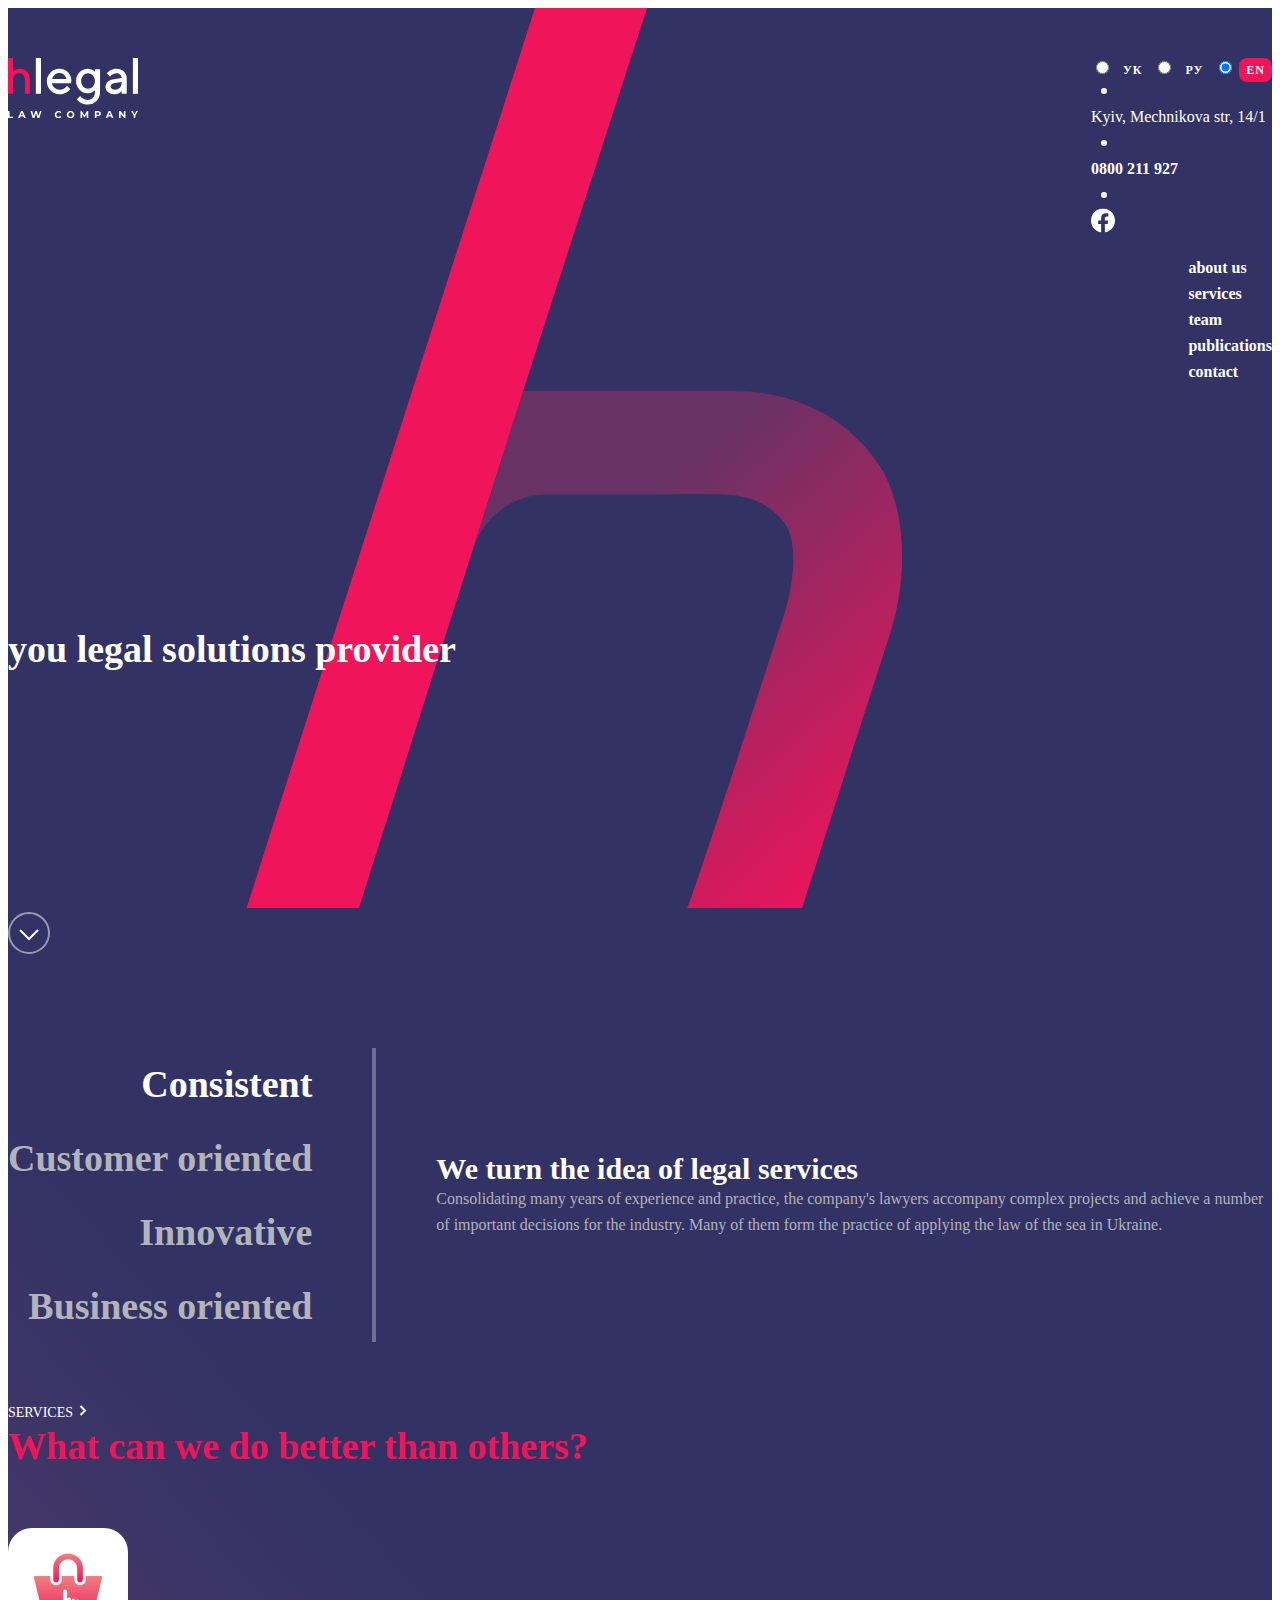
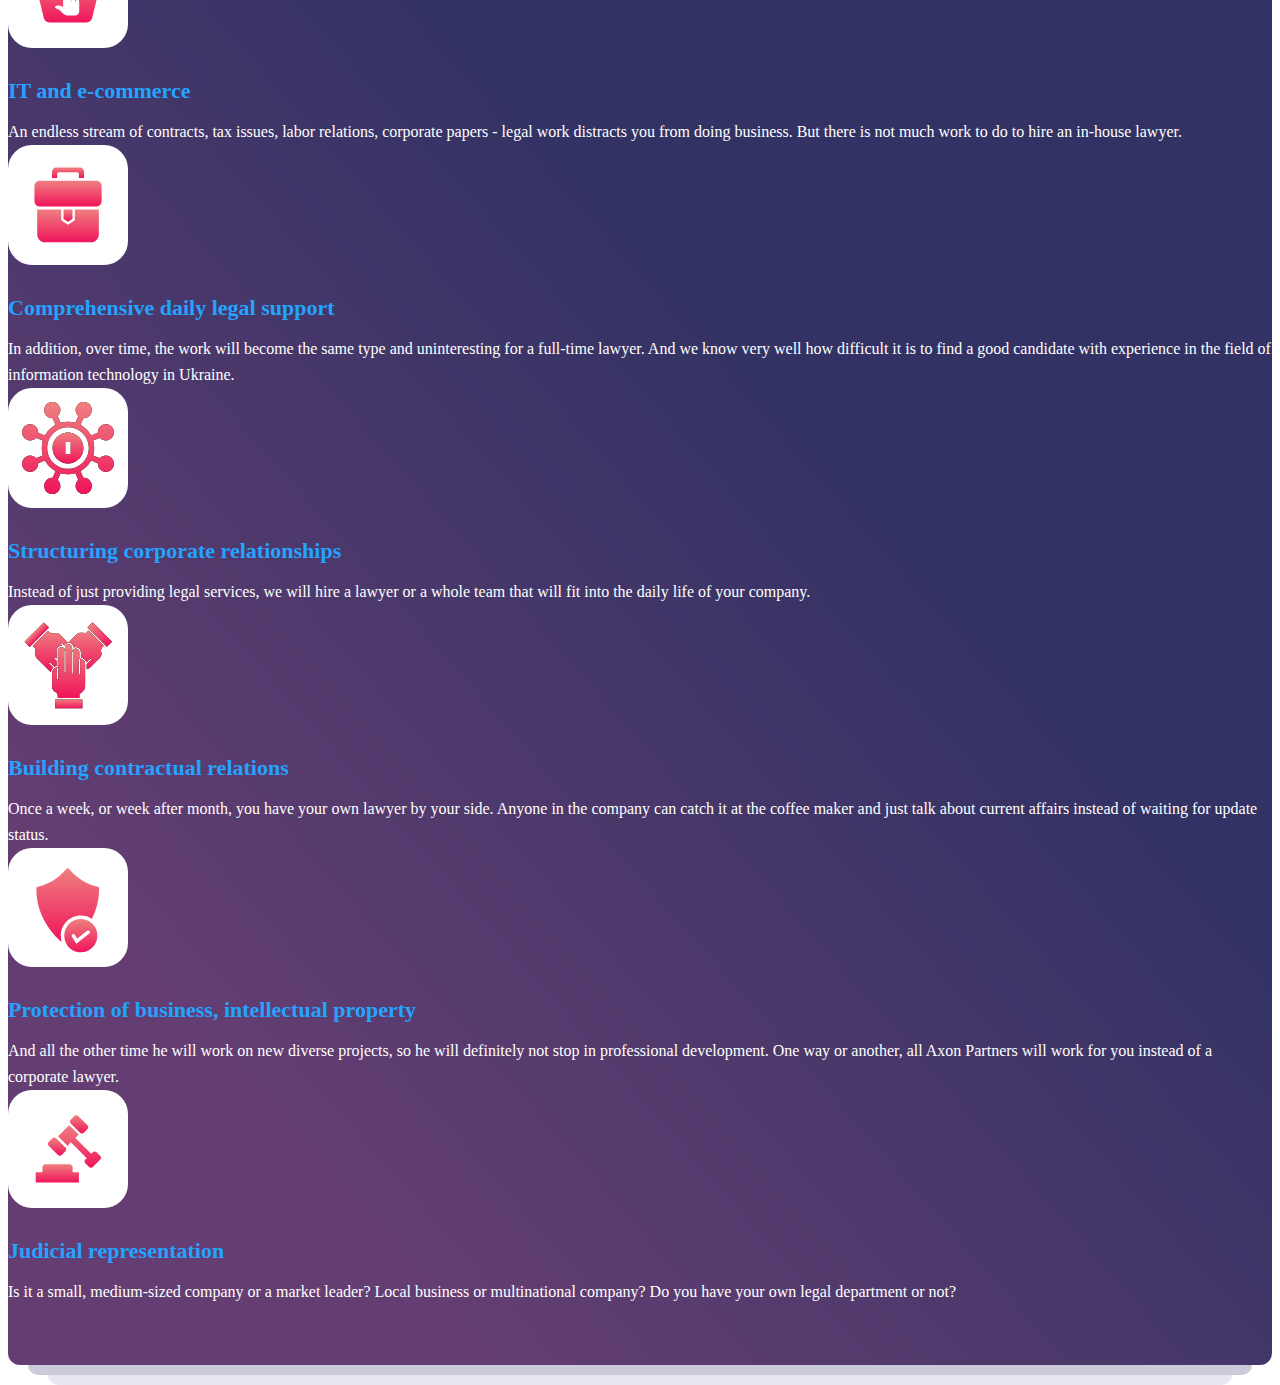
==== index.html @ 0821d586 "second commit" ====
<!DOCTYPE html>
<html lang="en">
<head>
   <meta charset="UTF-8">
   <meta name="viewport" content="width=device-width, initial-scale=1.0">
   <link href="https://cdn.jsdelivr.net/npm/bootstrap@5.3.1/dist/css/bootstrap.min.css" rel="stylesheet" integrity="sha384-4bw+/aepP/YC94hEpVNVgiZdgIC5+VKNBQNGCHeKRQN+PtmoHDEXuppvnDJzQIu9" crossorigin="anonymous">
   <link rel="stylesheet" href="./css/main.css">
   <title>hlegal</title>
</head>
<body>
   <div class="section-gradient">
      <div class="section-gradient__shadow section-gradient__shadow--1"></div>
      <div class="section-gradient__shadow section-gradient__shadow--2"></div>
      <main class="main-wrap">
         <div class="main-wrap__bg">
            <object class="main-wrap__obj" data="./assets/svg/Symbol.svg" type=""></object>
         </div>
         <div class="container">
            <section class="first-section">
               <header class="first-section__header">
                  <div class="header__logo"><img src="./assets/svg/Logo.svg" alt="logo"></div>
                  <nav class="header__nav">
                     <ul class="d-flex gap-3">
                        <li><a class="header__link body2 f-bold" href="">about us</a></li>
                        <li><a class="header__link body2 f-bold" href="">services</a></li>
                        <li><a class="header__link body2 f-bold" href="">team</a></li>
                        <li><a class="header__link body2 f-bold" href="">publications</a></li>
                        <li><a class="header__link body2 f-bold" href="">contact</a></li>
                     </ul>
                  </nav>
                  <div class="header__info d-flex align-items-center">
                     <div class="toggle-lang d-flex">
                        <!-- УК -->
                        <input type="radio" class="btn-check" name="options" id="option1" autocomplete="off">
                        <label class="btn btn-lang body4" for="option1">Ук</label>
                        <!-- РУ -->
                        <input type="radio" class="btn-check" name="options" id="option2" autocomplete="off">
                        <label class="btn btn-lang body4" for="option2">Ру</label>
                        <!-- EN -->
                        <input type="radio" class="btn-check" name="options" id="option3" autocomplete="off" checked>
                        <label class="btn btn-lang body4" for="option3">En</label>
                     </div>
                     <div class="circle"></div>
                     <p class="body2 clr__white">Kyiv, Mechnikova str, 14/1</p>
                     <div class="circle"></div>
                     <a href=”tel:0800211927” class="body2 clr__white f-bold"><b>0800 211 927</b></a>
                     <div class="circle"></div>
                     <a href="https://www.facebook.com/" _target><img src="./assets/svg/Logo_Facebook.svg" alt="logo facebook"></a>
                  </div>
               </header>
               <div class="first-section__title text-center clr__white mb-5"><h1>you legal solutions provider</h1></div>
               <div class="first-section__btn text-center">
                  <a href=""><img src="./assets/svg/Scroll.svg" alt="scroll"></a>
               </div>
            </section>
         </div>
      </main>
      <div class="container">
         <div class="frame-wrap">
            <div class="frame">
               <ul class="frame__left">
                  <li class="frame__btn clr__white"><h1>Consistent</h1></li>
                  <li class="frame__btn clr__text"><h1>Customer oriented</h1></li>
                  <li class="frame__btn clr__text"><h1>Innovative</h1></li>
                  <li class="frame__btn clr__text"><h1>Business oriented</h1></li>
               </ul>
               <div class="frame__right">
                  <h2 class="mb-4 clr__white">We turn the idea of legal services</h2>
                  <p class="body2 clr__text">Consolidating many years of experience and practice, the company's lawyers accompany complex projects and achieve a number of important decisions for the industry. Many of them form the practice of applying the law of the sea in Ukraine.</p>
               </div>
            </div>
         </div>
      </div>
      <div class="container">
         <div class="title d-flex flex-column">
            <a class="title__sub d-flex align-items-center sub__txt body3 clr__white fw-bold">
               Services
               <svg class="sub__icon" xmlns="http://www.w3.org/2000/svg" width="12" height="13" viewBox="0 0 12 13" fill="none">
                  <path d="M3.5 2L8 6.5L3.5 11" stroke="inheret" stroke-width="2"/>
               </svg>
            </a>
            <h1 class="clr__accent">What can we do better than others?</h1>
         </div>
         <div class="container">
            <div class="row plus__wrap">
               <div class="plus col-12 col-md-6 col-lg-4">
                  <img class="plus__img" src="./assets/svg/1.svg" alt="1">
                  <div class="plus__title">
                     <h3 class="clr__regular">IT and e-commerce</h3>
                     <p class="body2 clr__white">An endless stream of contracts, tax issues, labor relations, corporate papers - legal work distracts you from doing business. But there is not much work to do to hire an in-house lawyer.</p>
                  </div>
               </div>
               <div class="plus col-12 col-md-6 col-lg-4">
                  <img class="plus__img" src="./assets/svg/2.svg" alt="2">
                  <div class="plus__title">
                     <h3 class="clr__regular">Comprehensive daily legal support</h3>
                     <p class="body2 clr__white">In addition, over time, the work will become the same type and uninteresting for a full-time lawyer. And we know very well how difficult it is to find a good candidate with experience in the field of information technology in Ukraine.</p>
                  </div>
               </div>
               <div class="plus col-12 col-md-6 col-lg-4">
                  <img class="plus__img" src="./assets/svg/3.svg" alt="3">
                  <div class="plus__title">
                     <h3 class="clr__regular">Structuring corporate relationships</h3>
                     <p class="body2 clr__white">Instead of just providing legal services, we will hire a lawyer or a whole team that will fit into the daily life of your company.</p>
                  </div>
               </div>
               <div class="plus col-12 col-md-6 col-lg-4">
                  <img class="plus__img" src="./assets/svg/4.svg" alt="4">
                  <div class="plus__title">
                     <h3 class="clr__regular">Building contractual relations</h3>
                     <p class="body2 clr__white">Once a week, or week after month, you have your own lawyer by your side. Anyone in the company can catch it at the coffee maker and just talk about current affairs instead of waiting for update status.</p>
                  </div>
               </div>
               <div class="plus col-12 col-md-6 col-lg-4">
                  <img class="plus__img" src="./assets/svg/5.svg" alt="5">
                  <div class="plus__title">
                     <h3 class="clr__regular">Protection of business, intellectual property</h3>
                     <p class="body2 clr__white">And all the other time he will work on new diverse projects, so he will definitely not stop in professional development. One way or another, all Axon Partners will work for you instead of a corporate lawyer.</p>
                  </div>
               </div>
               <div class="plus col-12 col-md-6 col-lg-4">
                  <img class="plus__img" src="./assets/svg/6.svg" alt="6">
                  <div class="plus__title">
                     <h3 class="clr__regular">Judicial representation</h3>
                     <p class="body2 clr__white">Is it a small, medium-sized company or a market leader? Local business or multinational company? Do you have your own legal department or not?</p>
                  </div>
               </div>
            </div>
         </div>
      </div>
   </div>
   <script src="https://cdn.jsdelivr.net/npm/bootstrap@5.3.1/dist/js/bootstrap.bundle.min.js" integrity="sha384-HwwvtgBNo3bZJJLYd8oVXjrBZt8cqVSpeBNS5n7C8IVInixGAoxmnlMuBnhbgrkm" crossorigin="anonymous"></script>
</body>
</html>
---- css/main.css ----
h1, h2, h3, h4, h5, h6, p {
  padding: 0;
  margin: 0;
}

ul, ol {
  list-style: none;
  padding: 0;
  margin: 0;
}

a {
  text-decoration: none;
}

@media (min-width: 1400px) {
  .container, .container-lg, .container-md, .container-sm, .container-xl, .container-xxl {
    max-width: 1600px;
  }
}
.title {
  gap: 10px;
  padding-bottom: 60px;
}
.title__sub {
  cursor: pointer;
  text-transform: uppercase;
  gap: 2px;
  stroke: white;
}
.title__sub:hover {
  color: #F0145A;
  stroke: #F0145A;
}

.plus {
  display: flex;
  flex-direction: column;
  gap: 1.875rem;
}
.plus__wrap {
  row-gap: 1.875rem;
  padding-bottom: 60px;
}
.plus__img {
  padding: 0.875rem;
  background-color: #FFFFFF;
  border-radius: 1.5rem;
  max-width: 5.75rem;
  width: 100%;
}
.plus__title {
  display: flex;
  flex-direction: column;
  gap: 0.9375rem;
}

@font-face {
  font-family: "Montserrat";
  src: url("../assets/fonts/Montserrat-Regular.woff") format("woff"), url("../assets/fonts/Montserrat-Regular.woff2") format("woff2");
  font-weight: 400;
}
@font-face {
  font-family: "Montserrat";
  src: url("../assets/fonts/Montserrat-Bold.woff") format("woff"), url("../assets/fonts/Montserrat-Bold.woff2") format("woff2");
  font-weight: 700;
}
h1, h2, h3, h4 {
  font-weight: 700;
  font-style: normal;
  line-height: normal;
}

h1 {
  font-size: 2.375rem;
}

h2 {
  font-size: 1.875rem;
}

h3 {
  font-size: 1.375rem;
}

h4 {
  font-size: 1rem;
}

.body1, .body2, .body3 .body4 {
  font-weight: 400;
  font-style: normal;
}

.body1 {
  font-size: 1.1875rem;
  line-height: 1.875rem; /* 157.895% */
}

.body2 {
  font-size: 1rem;
  line-height: 1.625rem; /* 162.5% */
}

.body3 {
  font-size: 0.875rem;
  line-height: 1.375rem; /* 157.143% */
}

.body4 {
  font-size: 0.75rem;
  font-weight: 700;
  letter-spacing: 0.0625rem;
  text-transform: uppercase;
}

.f-bold {
  font-weight: 700;
}

.clr__bg {
  color: #F5F5FA;
}
.clr__bg-alt {
  color: #EDEDF7;
}
.clr__bg-sep {
  color: #E6E6F0;
}
.clr__text {
  color: #B3B3BA;
}
.clr__black {
  color: #000000;
}
.clr__white {
  color: #FFFFFF;
}
.clr__active {
  color: #006CCF;
}
.clr__regular {
  color: #24A3FF;
}
.clr__hover {
  color: #0085FF;
}
.clr__accent {
  color: #F0145A;
}

.frame-wrap {
  max-width: 1347px;
  margin: 0 auto;
}

.frame {
  padding: 60px 0 60px 0;
  justify-content: center;
  display: flex;
  align-items: center;
}
@media screen and (min-width: 0px) and (max-width: 1024px) {
  .frame {
    flex-direction: column;
  }
}
.frame__left {
  padding: 14px 60px 14px 0;
  display: flex;
  gap: 30px;
  flex-direction: column;
  border-right: 4px solid rgba(255, 255, 255, 0.3);
  white-space: nowrap;
  text-align: end;
}
@media screen and (min-width: 0px) and (max-width: 1024px) {
  .frame__left {
    border-right: none;
    flex-direction: row;
    width: 100%;
    margin-bottom: 60px;
    overflow-x: auto;
  }
}
.frame__right {
  margin-left: 60px;
}
@media screen and (min-width: 0px) and (max-width: 1024px) {
  .frame__right {
    border-top: 4px solid rgba(255, 255, 255, 0.3);
    margin-left: 0;
    padding-top: 60px;
  }
}
.frame__btn {
  cursor: pointer;
}
.frame__btn:hover {
  transition: color 0.3s ease;
  color: #F0145A;
}

.first-section__header {
  display: grid;
  gap: 1.125rem;
  grid-template-areas: "logo info" "logo nav";
  justify-content: space-between;
}
@media screen and (max-width: 768px) {
  .first-section__header {
    gap: 1.875rem;
    grid-template-columns: 1fr;
    grid-template-areas: "info" "logo" "nav";
  }
}

.header__logo {
  grid-area: logo;
}
.header__nav, .header__info {
  justify-self: end;
}
@media screen and (max-width: 768px) {
  .header__nav, .header__info {
    justify-self: start;
  }
}
.header__nav {
  grid-area: nav;
}
.header__info {
  grid-area: info;
}
.header__link {
  color: #FFFFFF;
  transition: color 0.3s ease;
}
.header__link:hover {
  color: #F0145A;
}

.btn-lang {
  padding: 0.3125rem 0.4375rem;
  border-radius: 0.5rem;
  color: #FFFFFF;
}
.btn-lang:checked {
  color: #FFFFFF;
}

.btn-check:checked + .btn, .btn.active, .btn.show, .btn:first-child:active, :not(.btn-check) + .btn:active {
  color: #FFFFFF;
  background-color: #F0145A;
  border-color: transparent;
}

.btn-check + .btn:hover {
  color: #F0145A;
  background-color: #FFFFFF;
  border-color: var(--bs-btn-border-color);
}

.circle {
  width: 0.375rem;
  height: 0.375rem;
  background-color: #FFFFFF;
  border-radius: 50%;
  margin: 10px;
}

:root {
  --bs-font-sans-serif: "Montserrat", "Serif";
}

.section-gradient {
  background: linear-gradient(228.57deg, #323264 11.93%, #323264 57.17%, #643e72 87.46%);
  min-height: 100vh;
  border-radius: 0 0 0.75rem 0.75rem;
  margin-bottom: 1.25rem;
  position: relative;
}
.section-gradient__shadow {
  position: absolute;
  height: 0.625rem;
  border-radius: 0 0 0.75rem 0.75rem;
}
.section-gradient__shadow--1 {
  bottom: -0.625rem;
  width: calc(100% - 2.5rem);
  background: #CACADB;
  left: 1.25rem;
}
.section-gradient__shadow--2 {
  bottom: -1.25rem;
  width: calc(100% - 5rem);
  background: #E7E7F2;
  left: 2.5rem;
}

.main-wrap {
  position: relative;
  min-height: 100vh;
}
.main-wrap__bg {
  position: absolute;
  width: 100%;
  min-height: 100vh;
  display: flex;
  justify-content: center;
  align-items: center;
  overflow-x: hidden;
}
.main-wrap__obj {
  position: absolute;
  height: 100%;
}

.first-section {
  padding: 50px 0 30px 0;
  min-height: 100vh;
  position: relative;
  z-index: 100;
  display: flex;
  flex-direction: column;
  justify-content: space-between;
}
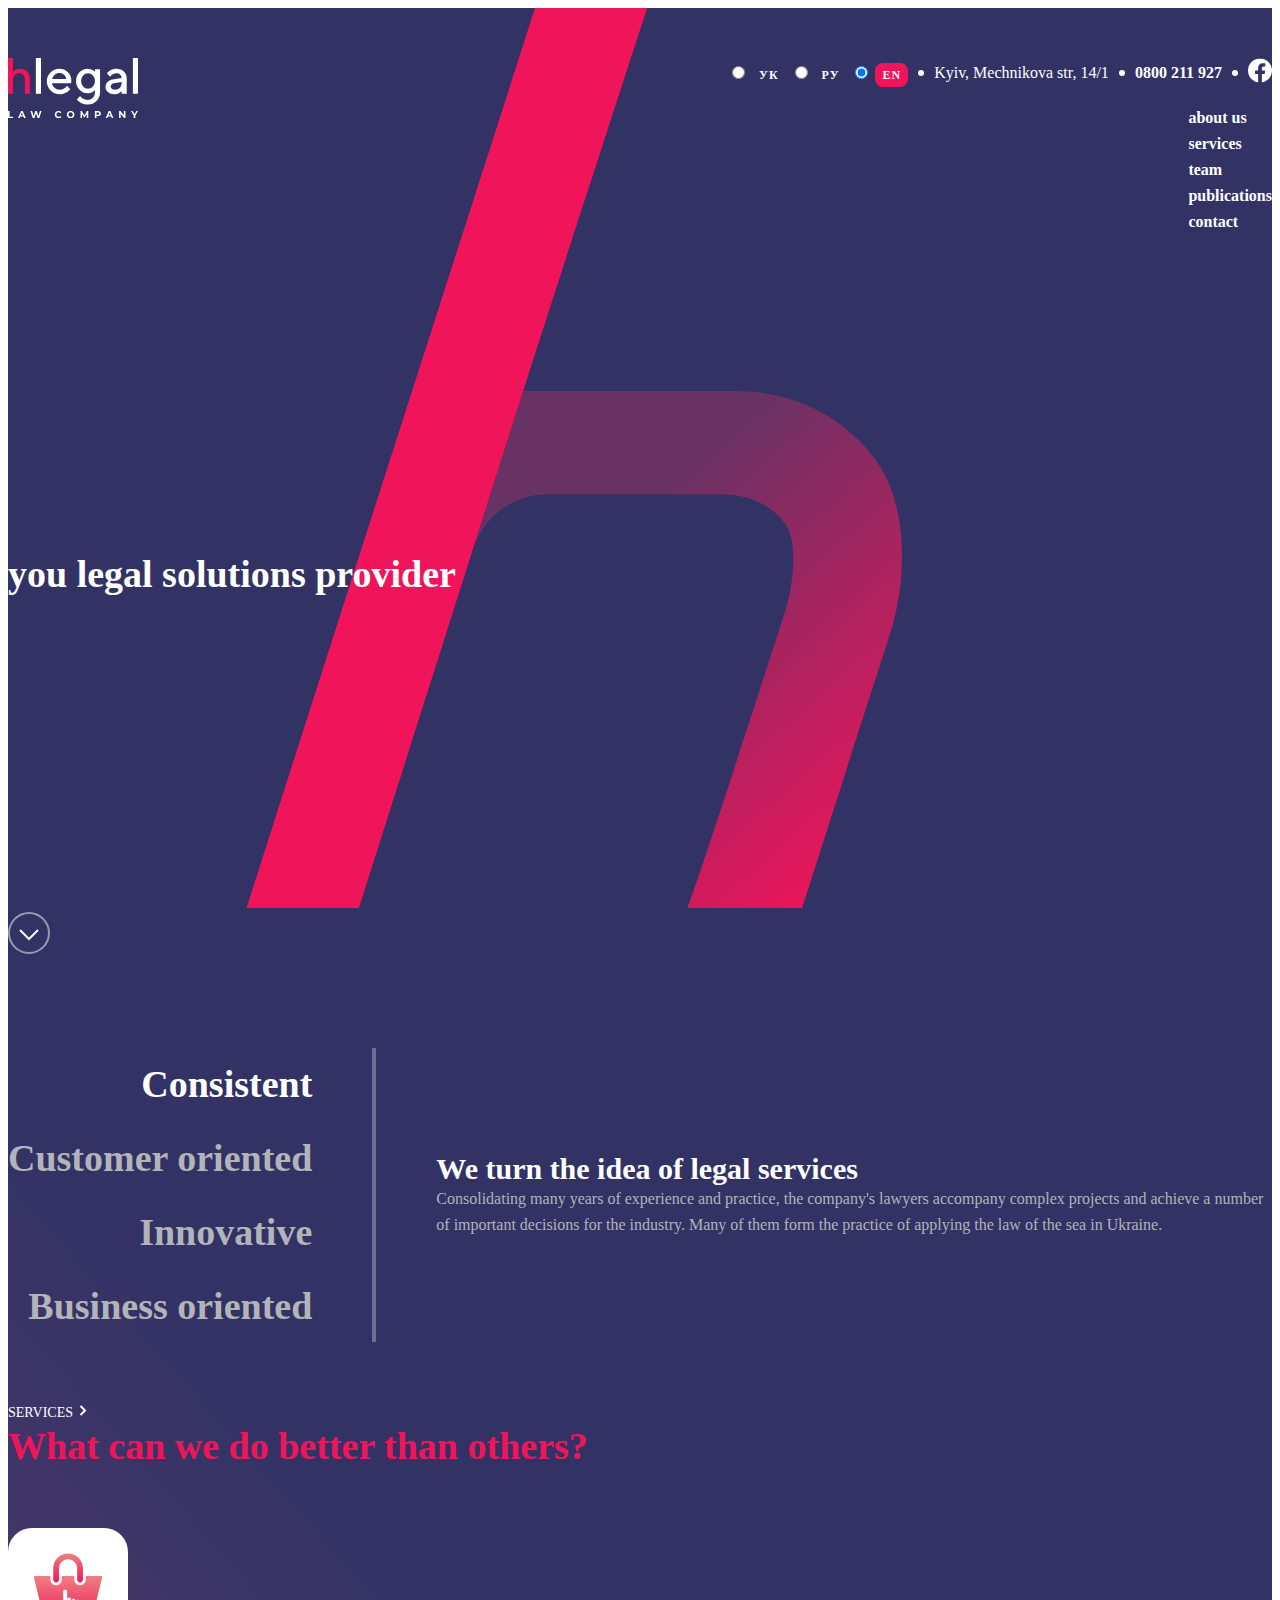
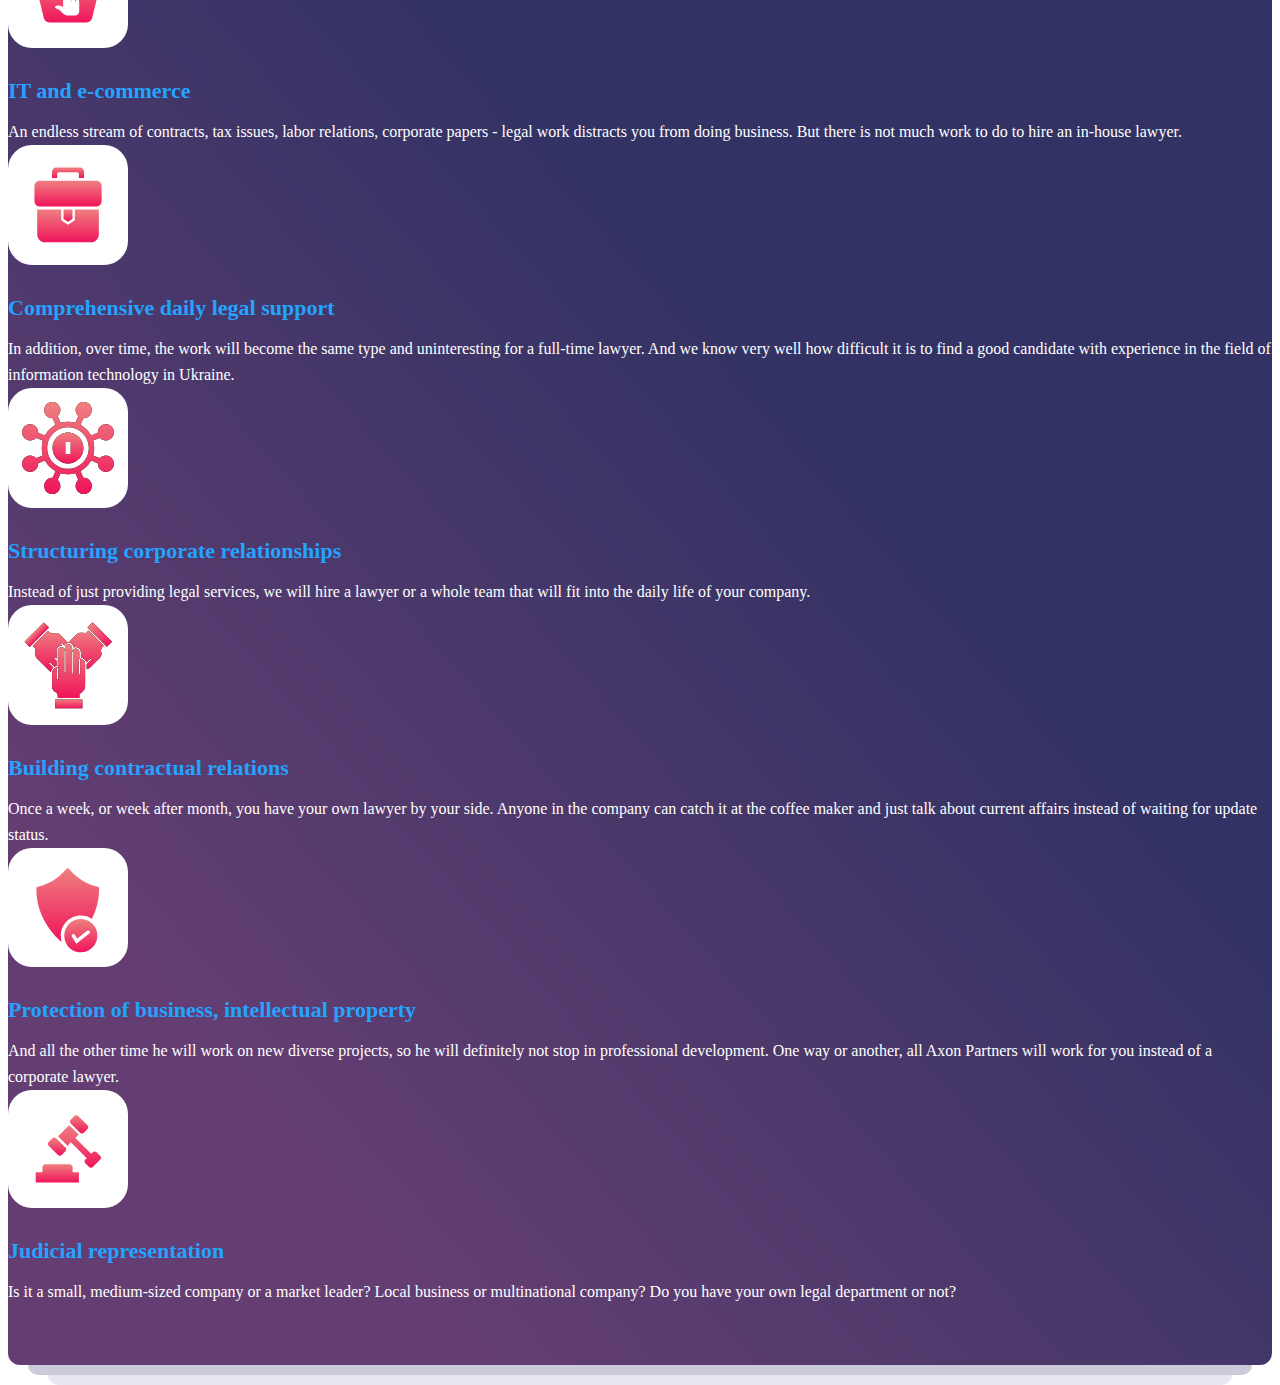
==== commit 03ccab64: "thrid commit" ====
--- a/index.html
+++ b/index.html
@@ -20,7 +20,7 @@
                <header class="first-section__header">
                   <div class="header__logo"><img src="./assets/svg/Logo.svg" alt="logo"></div>
                   <nav class="header__nav">
-                     <ul class="d-flex gap-3">
+                     <ul class="header__list d-flex gap-3">
                         <li><a class="header__link body2 f-bold" href="">about us</a></li>
                         <li><a class="header__link body2 f-bold" href="">services</a></li>
                         <li><a class="header__link body2 f-bold" href="">team</a></li>
@@ -28,7 +28,7 @@
                         <li><a class="header__link body2 f-bold" href="">contact</a></li>
                      </ul>
                   </nav>
-                  <div class="header__info d-flex align-items-center">
+                  <div class="header__info">
                      <div class="toggle-lang d-flex">
                         <!-- УК -->
                         <input type="radio" class="btn-check" name="options" id="option1" autocomplete="off">
@@ -41,11 +41,11 @@
                         <label class="btn btn-lang body4" for="option3">En</label>
                      </div>
                      <div class="circle"></div>
-                     <p class="body2 clr__white">Kyiv, Mechnikova str, 14/1</p>
+                     <p class="nav__off body2 clr__white">Kyiv, Mechnikova str, 14/1</p>
                      <div class="circle"></div>
                      <a href=”tel:0800211927” class="body2 clr__white f-bold"><b>0800 211 927</b></a>
                      <div class="circle"></div>
-                     <a href="https://www.facebook.com/" _target><img src="./assets/svg/Logo_Facebook.svg" alt="logo facebook"></a>
+                     <a class="nav__off" href="https://www.facebook.com/" _target><img src="./assets/svg/Logo_Facebook.svg" alt="logo facebook"></a>
                   </div>
                </header>
                <div class="first-section__title text-center clr__white mb-5"><h1>you legal solutions provider</h1></div>
@@ -56,32 +56,32 @@
          </div>
       </main>
       <div class="container">
-         <div class="frame-wrap">
-            <div class="frame">
-               <ul class="frame__left">
-                  <li class="frame__btn clr__white"><h1>Consistent</h1></li>
-                  <li class="frame__btn clr__text"><h1>Customer oriented</h1></li>
-                  <li class="frame__btn clr__text"><h1>Innovative</h1></li>
-                  <li class="frame__btn clr__text"><h1>Business oriented</h1></li>
-               </ul>
-               <div class="frame__right">
-                  <h2 class="mb-4 clr__white">We turn the idea of legal services</h2>
-                  <p class="body2 clr__text">Consolidating many years of experience and practice, the company's lawyers accompany complex projects and achieve a number of important decisions for the industry. Many of them form the practice of applying the law of the sea in Ukraine.</p>
+         <div class="frame__wrap">
+            <div class="frame-wrap">
+               <div class="frame">
+                  <ul class="frame__left">
+                     <li class="frame__btn clr__white"><h1>Consistent</h1></li>
+                     <li class="frame__btn clr__text"><h1>Customer oriented</h1></li>
+                     <li class="frame__btn clr__text"><h1>Innovative</h1></li>
+                     <li class="frame__btn clr__text"><h1>Business oriented</h1></li>
+                  </ul>
+                  <div class="frame__right">
+                     <h2 class="mb-4 clr__white">We turn the idea of legal services</h2>
+                     <p class="body2 clr__text">Consolidating many years of experience and practice, the company's lawyers accompany complex projects and achieve a number of important decisions for the industry. Many of them form the practice of applying the law of the sea in Ukraine.</p>
+                  </div>
                </div>
             </div>
-         </div>
-      </div>
-      <div class="container">
-         <div class="title d-flex flex-column">
-            <a class="title__sub d-flex align-items-center sub__txt body3 clr__white fw-bold">
-               Services
-               <svg class="sub__icon" xmlns="http://www.w3.org/2000/svg" width="12" height="13" viewBox="0 0 12 13" fill="none">
-                  <path d="M3.5 2L8 6.5L3.5 11" stroke="inheret" stroke-width="2"/>
-               </svg>
-            </a>
-            <h1 class="clr__accent">What can we do better than others?</h1>
-         </div>
-         <div class="container">
+         <!-- !second -->
+            <div class="title d-flex flex-column">
+               <a class="title__sub d-flex align-items-center sub__txt body3 clr__white fw-bold">
+                  Services
+                  <svg class="sub__icon" xmlns="http://www.w3.org/2000/svg" width="12" height="13" viewBox="0 0 12 13" fill="none">
+                     <path d="M3.5 2L8 6.5L3.5 11" stroke="inheret" stroke-width="2"/>
+                  </svg>
+               </a>
+               <h1 class="clr__accent">What can we do better than others?</h1>
+            </div>
+         <!-- !thrid -->
             <div class="row plus__wrap">
                <div class="plus col-12 col-md-6 col-lg-4">
                   <img class="plus__img" src="./assets/svg/1.svg" alt="1">
--- a/css/main.css
+++ b/css/main.css
@@ -20,7 +20,7 @@
 }
 .title {
   gap: 10px;
-  padding-bottom: 60px;
+  margin-bottom: 3.75rem;
 }
 .title__sub {
   cursor: pointer;
@@ -31,6 +31,7 @@
 .title__sub:hover {
   color: #F0145A;
   stroke: #F0145A;
+  transition: stroke, color 0.3s ease;
 }
 
 .plus {
@@ -40,7 +41,6 @@
 }
 .plus__wrap {
   row-gap: 1.875rem;
-  padding-bottom: 60px;
 }
 .plus__img {
   padding: 0.875rem;
@@ -152,10 +152,10 @@
 .frame-wrap {
   max-width: 1347px;
   margin: 0 auto;
+  margin-bottom: 3.75rem;
 }
 
 .frame {
-  padding: 60px 0 60px 0;
   justify-content: center;
   display: flex;
   align-items: center;
@@ -200,6 +200,9 @@
   transition: color 0.3s ease;
   color: #F0145A;
 }
+.frame__wrap {
+  padding: 3.75rem 0 3.75rem 0;
+}
 
 .first-section__header {
   display: grid;
@@ -214,6 +217,13 @@
     grid-template-areas: "info" "logo" "nav";
   }
 }
+@media screen and (max-width: 400px) {
+  .first-section__header {
+    gap: 0.9375rem;
+    grid-template-columns: 1fr;
+    grid-template-areas: "info info" "logo nav";
+  }
+}
 
 .header__logo {
   grid-area: logo;
@@ -229,8 +239,25 @@
 .header__nav {
   grid-area: nav;
 }
+@media screen and (max-width: 400px) {
+  .header__nav {
+    display: none;
+  }
+}
 .header__info {
   grid-area: info;
+  display: flex;
+  align-items: center;
+}
+@media screen and (max-width: 400px) {
+  .header__info {
+    width: 100%;
+    justify-content: space-between;
+    gap: 0.625rem;
+    flex-wrap: wrap;
+    padding: 0.625rem 0;
+    background: rgba(245, 245, 250, 0.2);
+  }
 }
 .header__link {
   color: #FFFFFF;
@@ -268,6 +295,17 @@
   border-radius: 50%;
   margin: 10px;
 }
+@media screen and (max-width: 400px) {
+  .circle {
+    display: none;
+  }
+}
+
+@media screen and (max-width: 400px) {
+  .nav__off {
+    display: none;
+  }
+}
 
 :root {
   --bs-font-sans-serif: "Montserrat", "Serif";
@@ -324,4 +362,9 @@
   display: flex;
   flex-direction: column;
   justify-content: space-between;
+}
+@media screen and (max-width: 400px) {
+  .first-section {
+    padding: 0 0 30px 0;
+  }
 }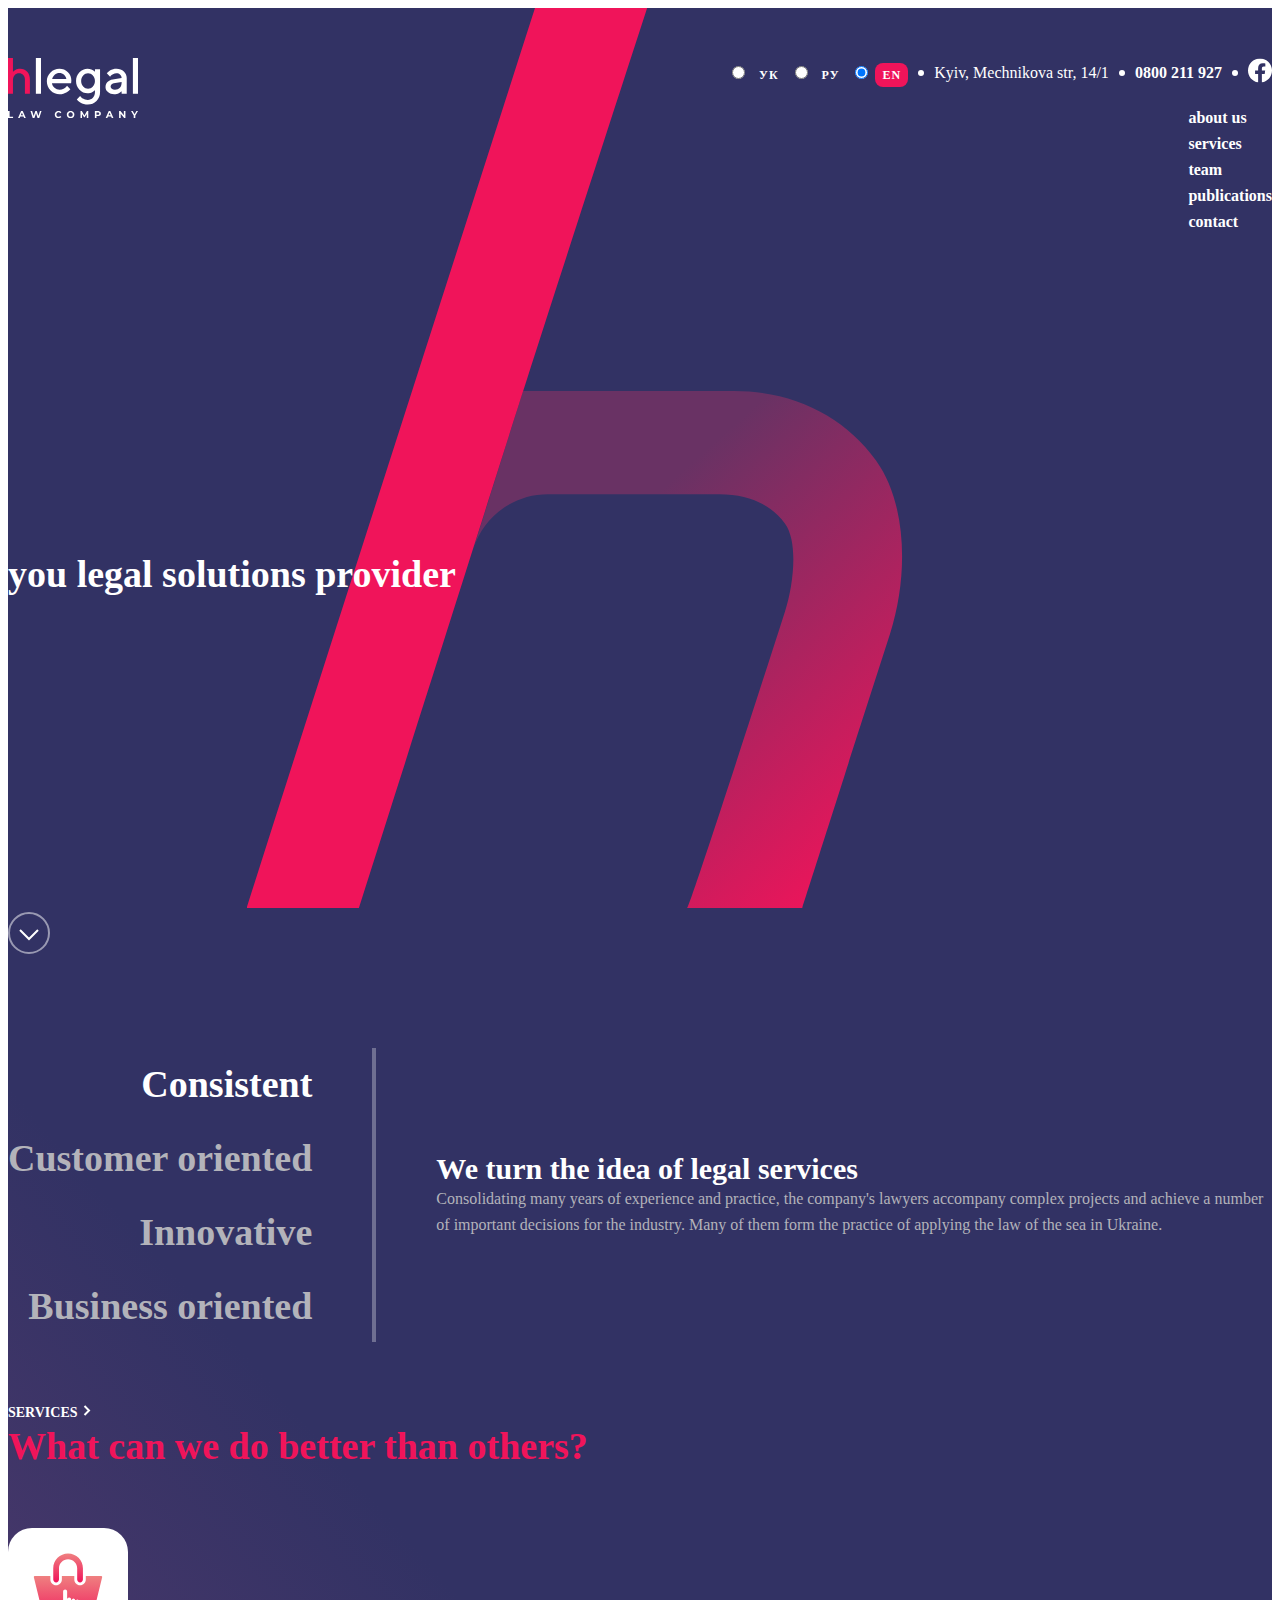
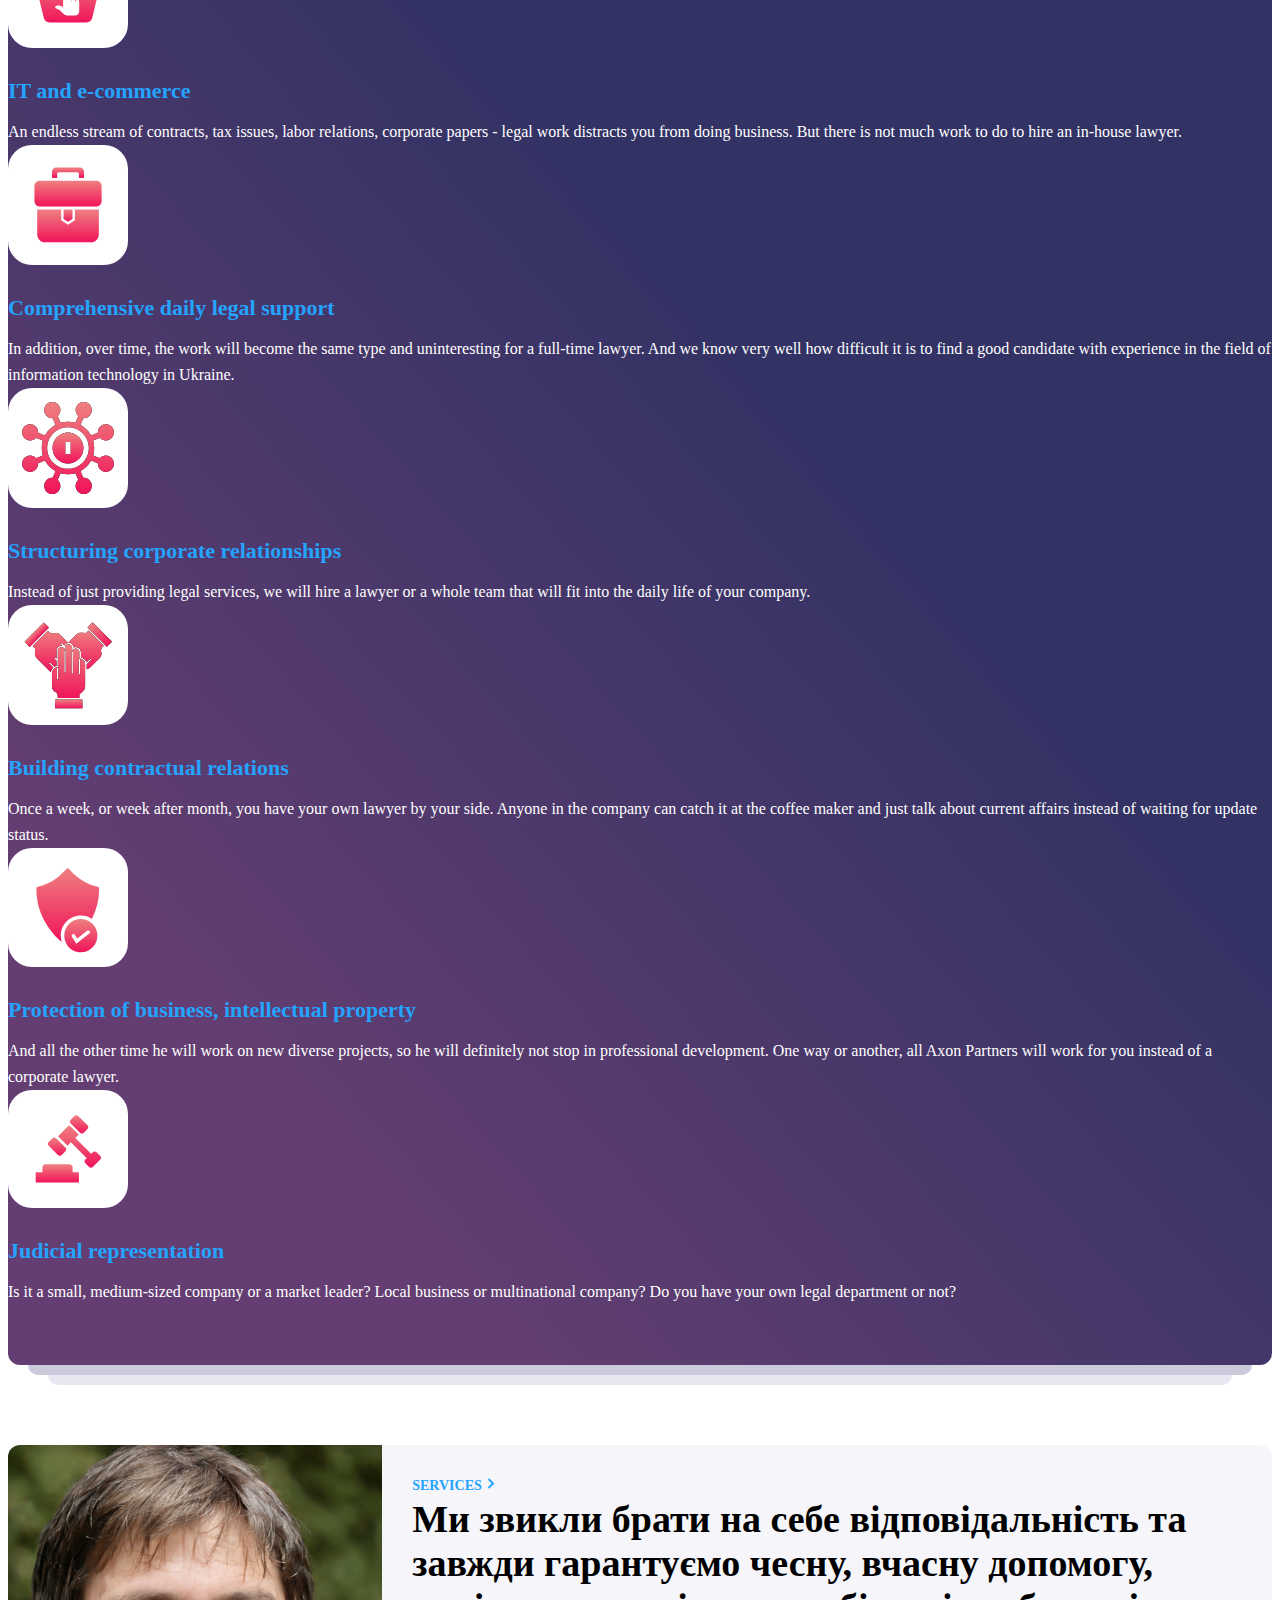
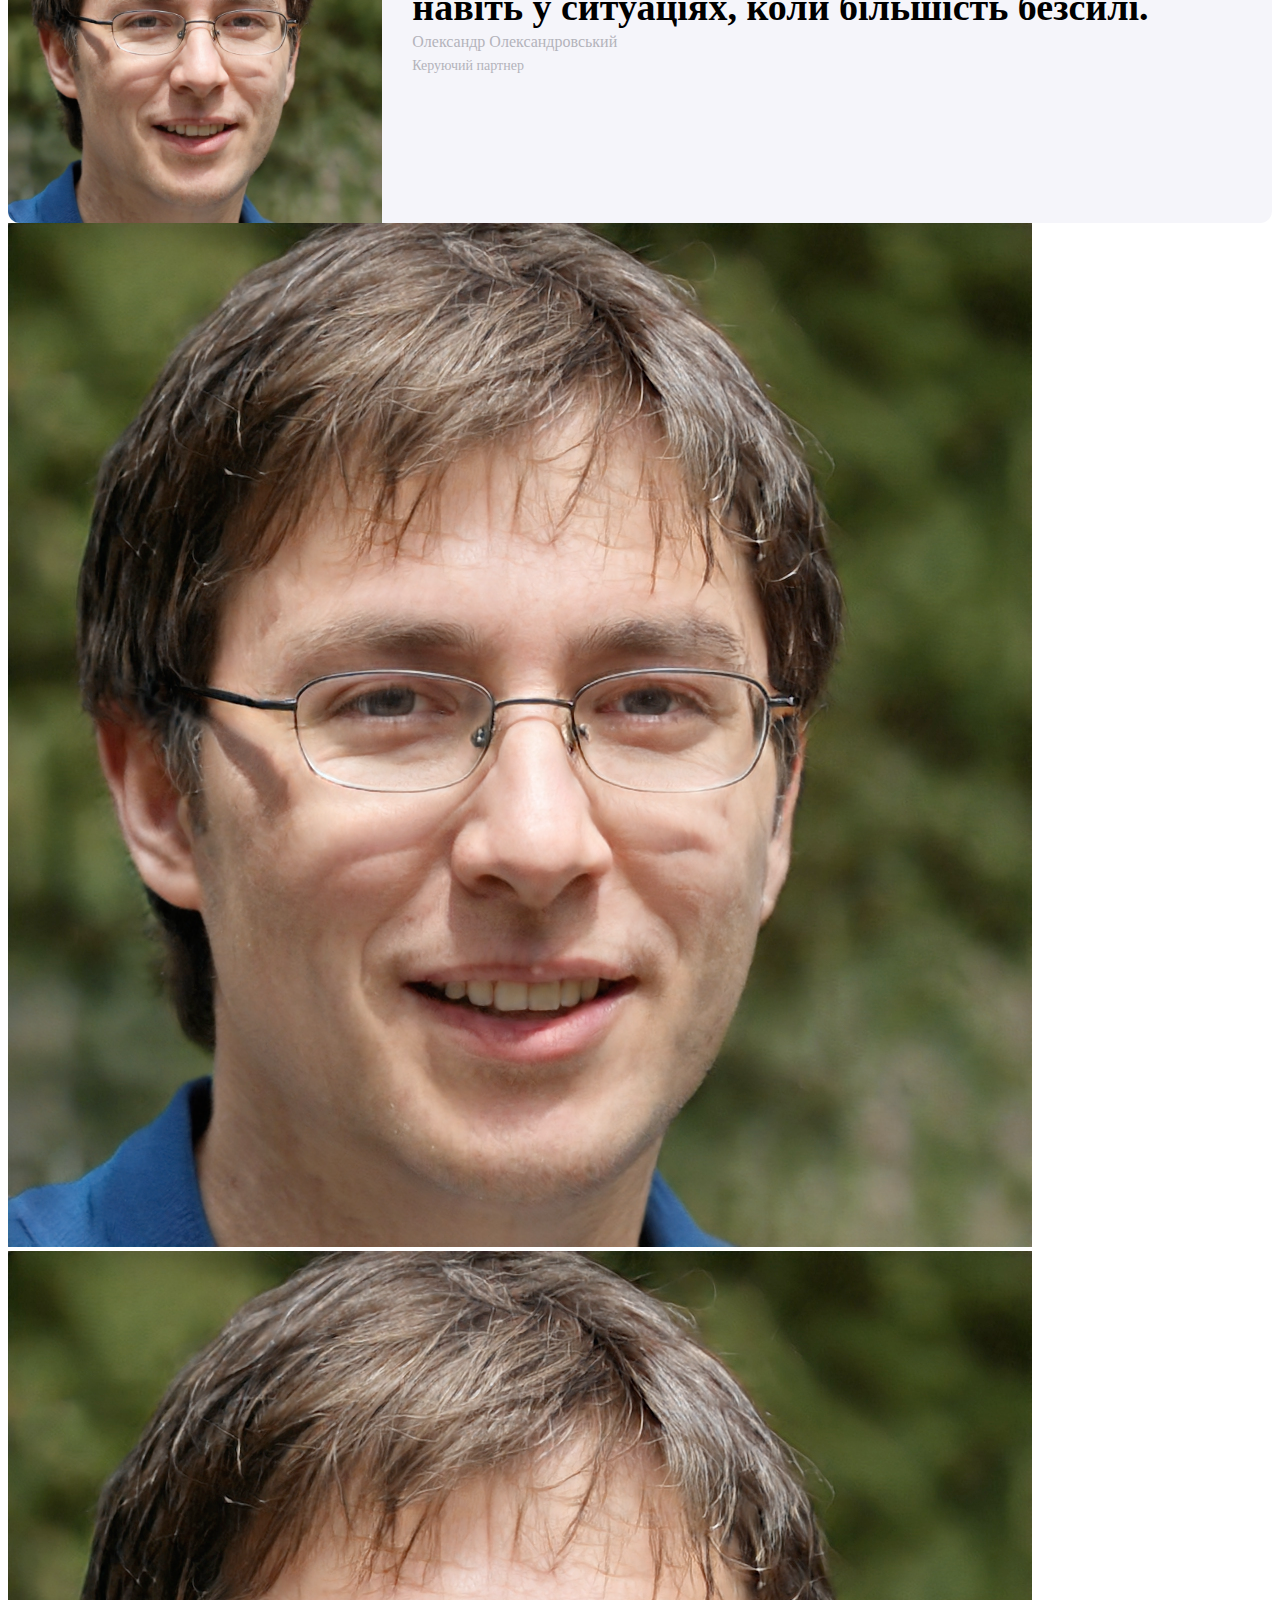
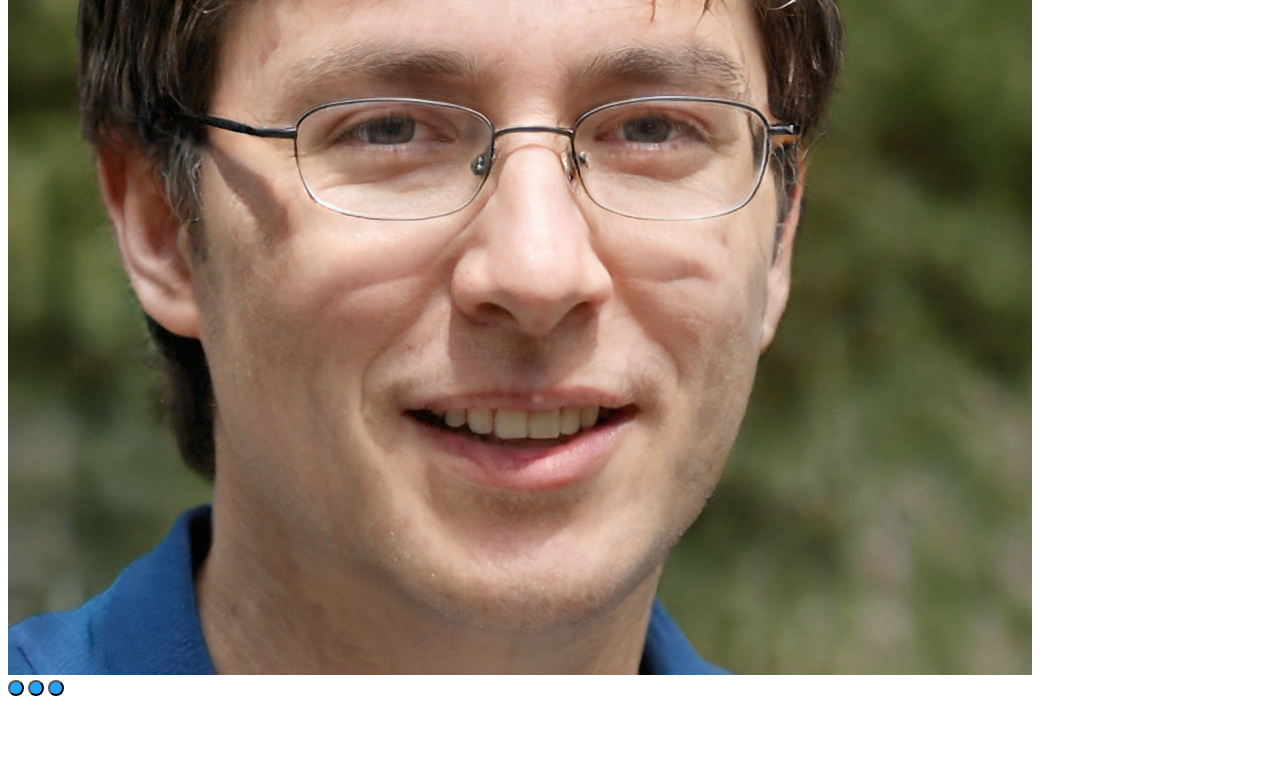
==== commit 29952a73: "add carousel" ====
--- a/index.html
+++ b/index.html
@@ -15,10 +15,11 @@
          <div class="main-wrap__bg">
             <object class="main-wrap__obj" data="./assets/svg/Symbol.svg" type=""></object>
          </div>
+         <div class="info-bg"></div>
          <div class="container">
             <section class="first-section">
                <header class="first-section__header">
-                  <div class="header__logo"><img src="./assets/svg/Logo.svg" alt="logo"></div>
+                  <div class="header__logo"><img class="logo" src="./assets/svg/Logo.svg" alt="logo"></div>
                   <nav class="header__nav">
                      <ul class="header__list d-flex gap-3">
                         <li><a class="header__link body2 f-bold" href="">about us</a></li>
@@ -73,12 +74,15 @@
             </div>
          <!-- !second -->
             <div class="title d-flex flex-column">
-               <a class="title__sub d-flex align-items-center sub__txt body3 clr__white fw-bold">
-                  Services
-                  <svg class="sub__icon" xmlns="http://www.w3.org/2000/svg" width="12" height="13" viewBox="0 0 12 13" fill="none">
-                     <path d="M3.5 2L8 6.5L3.5 11" stroke="inheret" stroke-width="2"/>
-                  </svg>
-               </a>
+               <!-- TODO subtitle__element -->
+               <div class="">
+                  <a class="title__sub-a body3">
+                     Services
+                     <svg class="sub__icon" xmlns="http://www.w3.org/2000/svg" width="12" height="13" viewBox="0 0 12 13" fill="none">
+                        <path d="M3.5 2L8 6.5L3.5 11" stroke="inheret" stroke-width="2"/>
+                     </svg>
+                  </a>
+               </div>
                <h1 class="clr__accent">What can we do better than others?</h1>
             </div>
          <!-- !thrid -->
@@ -129,6 +133,47 @@
          </div>
       </div>
    </div>
+   <section class="second-section">
+      <div class="container">
+         <div id="carouselExampleIndicators" class="carousel slide">
+            <div class="carousel-inner">
+               <div class="carousel-item active">
+                  <div class="carousel-wrap">
+                     <div class="carousel__img-wrap"><img class="carousel__img" src="./assets/image/men.png" alt="men"></div>
+                     <div class="carousel__title">
+                        <div class="carousel__top">
+                           <div class="">
+                              <a class="title__sub-b body3">
+                                 Services
+                                 <svg class="sub__icon" xmlns="http://www.w3.org/2000/svg" width="12" height="13" viewBox="0 0 12 13" fill="none">
+                                    <path d="M3.5 2L8 6.5L3.5 11" stroke="inheret" stroke-width="2"/>
+                                 </svg>
+                              </a>
+                           </div>
+                           <h1>Ми звикли брати на себе відповідальність та завжди гарантуємо чесну, вчасну допомогу, навіть у ситуаціях, коли більшість безсилі.</h1>
+                        </div>
+                        <div class="carousel__bottom">
+                           <p class="body2 fw-bold clr__text">Олександр Олександровський</p>
+                           <p class="body3 clr__text">Керуючий партнер</p>
+                        </div>
+                     </div>
+                  </div>
+               </div>
+               <div class="carousel-item">
+                  <img src="./assets/image/men.png" class="d-block w-100" alt="2">
+               </div>
+               <div class="carousel-item">
+                  <img src="./assets/image/men.png" class="d-block w-100" alt="3">
+               </div>
+            </div>
+            <div class="carousel-indicators">
+               <button type="button" data-bs-target="#carouselExampleIndicators" data-bs-slide-to="0" class="active" aria-current="true" aria-label="Slide 1"></button>
+               <button type="button" data-bs-target="#carouselExampleIndicators" data-bs-slide-to="1" aria-label="Slide 2"></button>
+               <button type="button" data-bs-target="#carouselExampleIndicators" data-bs-slide-to="2" aria-label="Slide 3"></button>
+            </div>
+         </div>
+      </div>
+   </section>
    <script src="https://cdn.jsdelivr.net/npm/bootstrap@5.3.1/dist/js/bootstrap.bundle.min.js" integrity="sha384-HwwvtgBNo3bZJJLYd8oVXjrBZt8cqVSpeBNS5n7C8IVInixGAoxmnlMuBnhbgrkm" crossorigin="anonymous"></script>
 </body>
 </html>--- a/css/main.css
+++ b/css/main.css
@@ -1,3 +1,34 @@
+.title {
+  gap: 10px;
+  margin-bottom: 3.75rem;
+}
+.title__sub-a {
+  font-weight: 700;
+  cursor: pointer;
+  text-transform: uppercase;
+  gap: 2px;
+  color: #FFFFFF;
+  stroke: #FFFFFF;
+}
+.title__sub-a:hover {
+  color: #F0145A;
+  stroke: #F0145A;
+  transition: stroke, color 0.3s ease;
+}
+.title__sub-b {
+  font-weight: 700;
+  cursor: pointer;
+  text-transform: uppercase;
+  gap: 2px;
+  color: #24A3FF;
+  stroke: #24A3FF;
+}
+.title__sub-b:hover {
+  color: #F0145A;
+  stroke: #F0145A;
+  transition: stroke, color 0.3s ease;
+}
+
 h1, h2, h3, h4, h5, h6, p {
   padding: 0;
   margin: 0;
@@ -18,22 +49,6 @@
     max-width: 1600px;
   }
 }
-.title {
-  gap: 10px;
-  margin-bottom: 3.75rem;
-}
-.title__sub {
-  cursor: pointer;
-  text-transform: uppercase;
-  gap: 2px;
-  stroke: white;
-}
-.title__sub:hover {
-  color: #F0145A;
-  stroke: #F0145A;
-  transition: stroke, color 0.3s ease;
-}
-
 .plus {
   display: flex;
   flex-direction: column;
@@ -204,6 +219,32 @@
   padding: 3.75rem 0 3.75rem 0;
 }
 
+.carousel-indicators [data-bs-target] {
+  width: 16px;
+  height: 16px;
+  border-radius: 50%;
+  background-color: #24A3FF;
+}
+
+.carousel-indicators {
+  position: static;
+}
+
+.carousel__title {
+  padding: 1.875rem;
+}
+.carousel-wrap {
+  background-color: #F5F5FA;
+  display: flex;
+  border-radius: 12px;
+}
+.carousel__img {
+  width: 100%;
+  height: 100%;
+  -o-object-fit: cover;
+     object-fit: cover;
+  border-radius: 12px 0 0 12px;
+}
 .first-section__header {
   display: grid;
   gap: 1.125rem;
@@ -217,7 +258,7 @@
     grid-template-areas: "info" "logo" "nav";
   }
 }
-@media screen and (max-width: 400px) {
+@media screen and (max-width: 500px) {
   .first-section__header {
     gap: 0.9375rem;
     grid-template-columns: 1fr;
@@ -225,6 +266,12 @@
   }
 }
 
+@media screen and (max-width: 500px) {
+  .logo {
+    width: 70px;
+  }
+}
+
 .header__logo {
   grid-area: logo;
 }
@@ -239,7 +286,7 @@
 .header__nav {
   grid-area: nav;
 }
-@media screen and (max-width: 400px) {
+@media screen and (max-width: 500px) {
   .header__nav {
     display: none;
   }
@@ -249,22 +296,34 @@
   display: flex;
   align-items: center;
 }
-@media screen and (max-width: 400px) {
+@media screen and (max-width: 500px) {
   .header__info {
     width: 100%;
     justify-content: space-between;
     gap: 0.625rem;
-    flex-wrap: wrap;
     padding: 0.625rem 0;
+  }
+}
+.header__link {
+  color: #FFFFFF;
+  transition: color 0.3s ease;
+}
+.header__link:hover {
+  color: #F0145A;
+}
+
+.info-bg {
+  display: none;
+}
+@media screen and (max-width: 500px) {
+  .info-bg {
+    display: block;
+    position: absolute;
     background: rgba(245, 245, 250, 0.2);
-  }
-}
-.header__link {
-  color: #FFFFFF;
-  transition: color 0.3s ease;
-}
-.header__link:hover {
-  color: #F0145A;
+    width: 100%;
+    height: 50px;
+    z-index: 90;
+  }
 }
 
 .btn-lang {
@@ -295,13 +354,13 @@
   border-radius: 50%;
   margin: 10px;
 }
-@media screen and (max-width: 400px) {
+@media screen and (max-width: 500px) {
   .circle {
     display: none;
   }
 }
 
-@media screen and (max-width: 400px) {
+@media screen and (max-width: 500px) {
   .nav__off {
     display: none;
   }
@@ -363,8 +422,12 @@
   flex-direction: column;
   justify-content: space-between;
 }
-@media screen and (max-width: 400px) {
+@media screen and (max-width: 500px) {
   .first-section {
     padding: 0 0 30px 0;
   }
+}
+
+.second-section {
+  padding: 3.75rem 0 3.75rem;
 }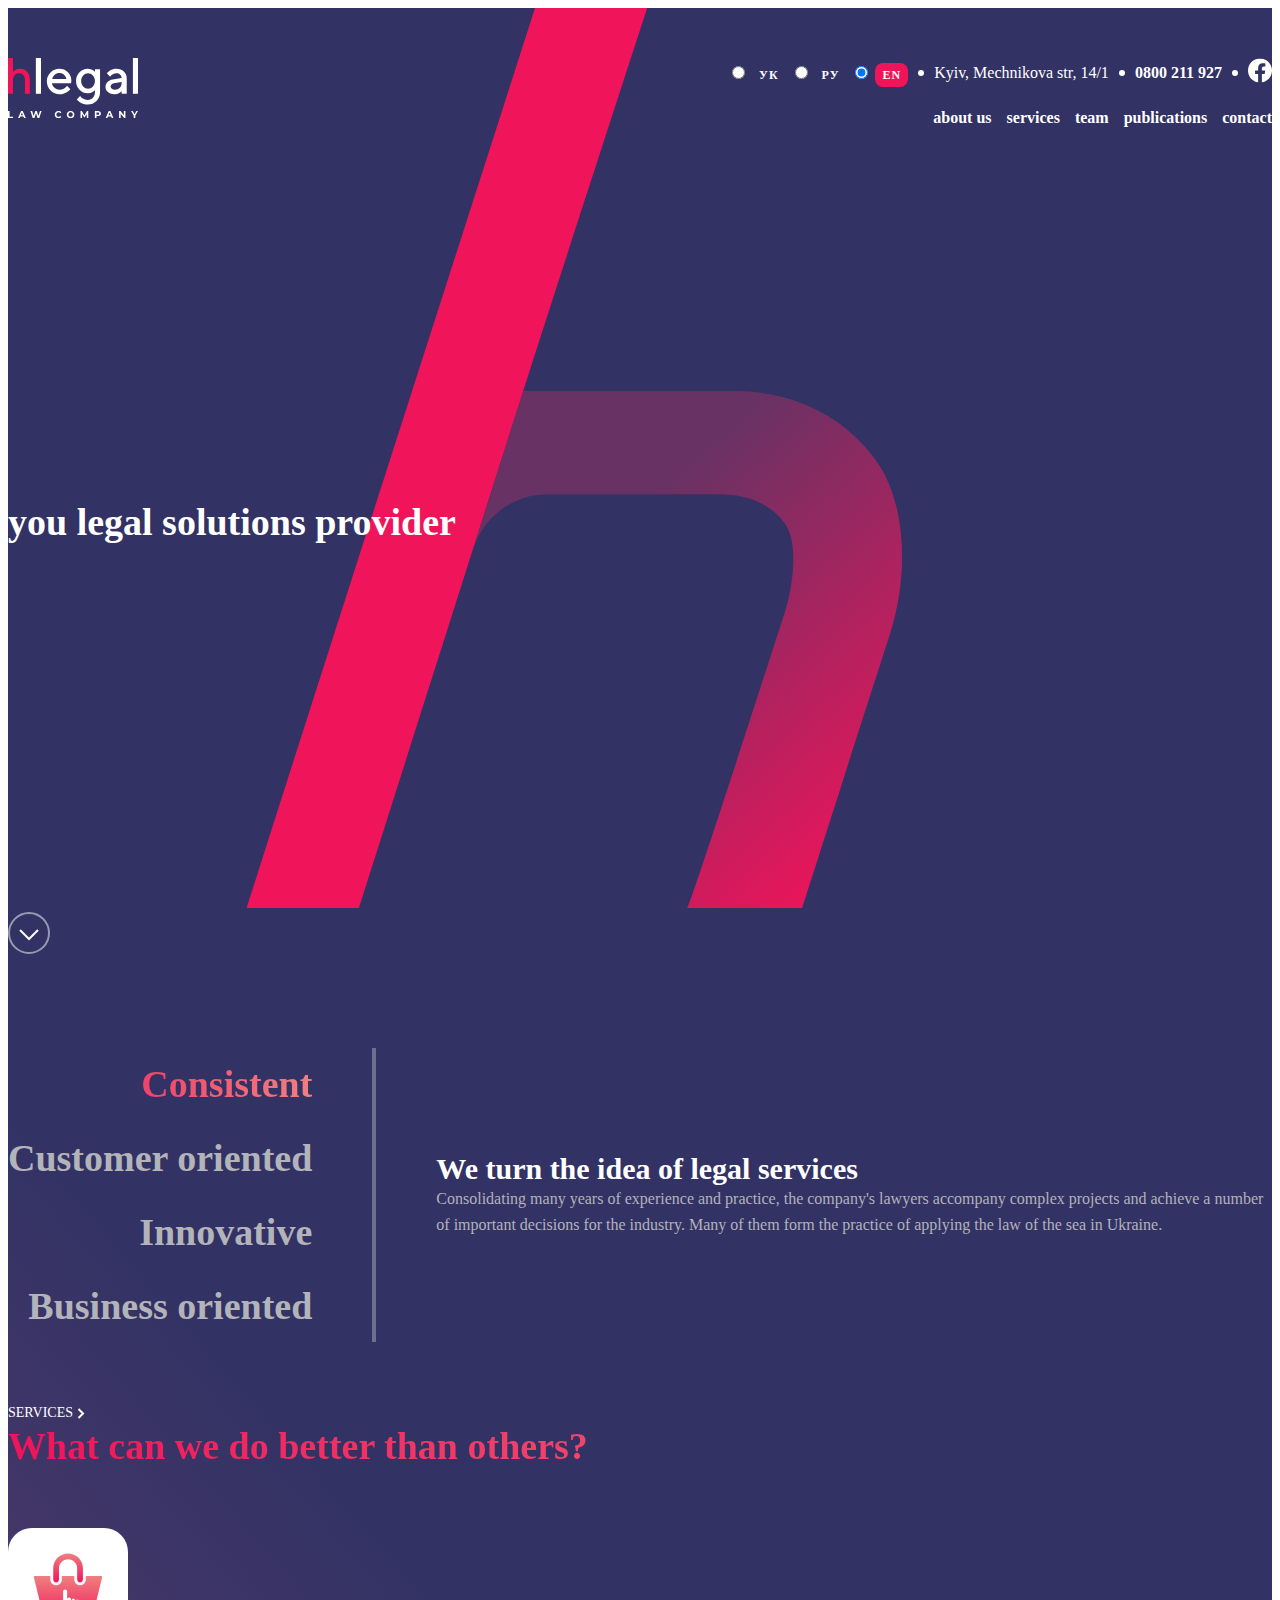
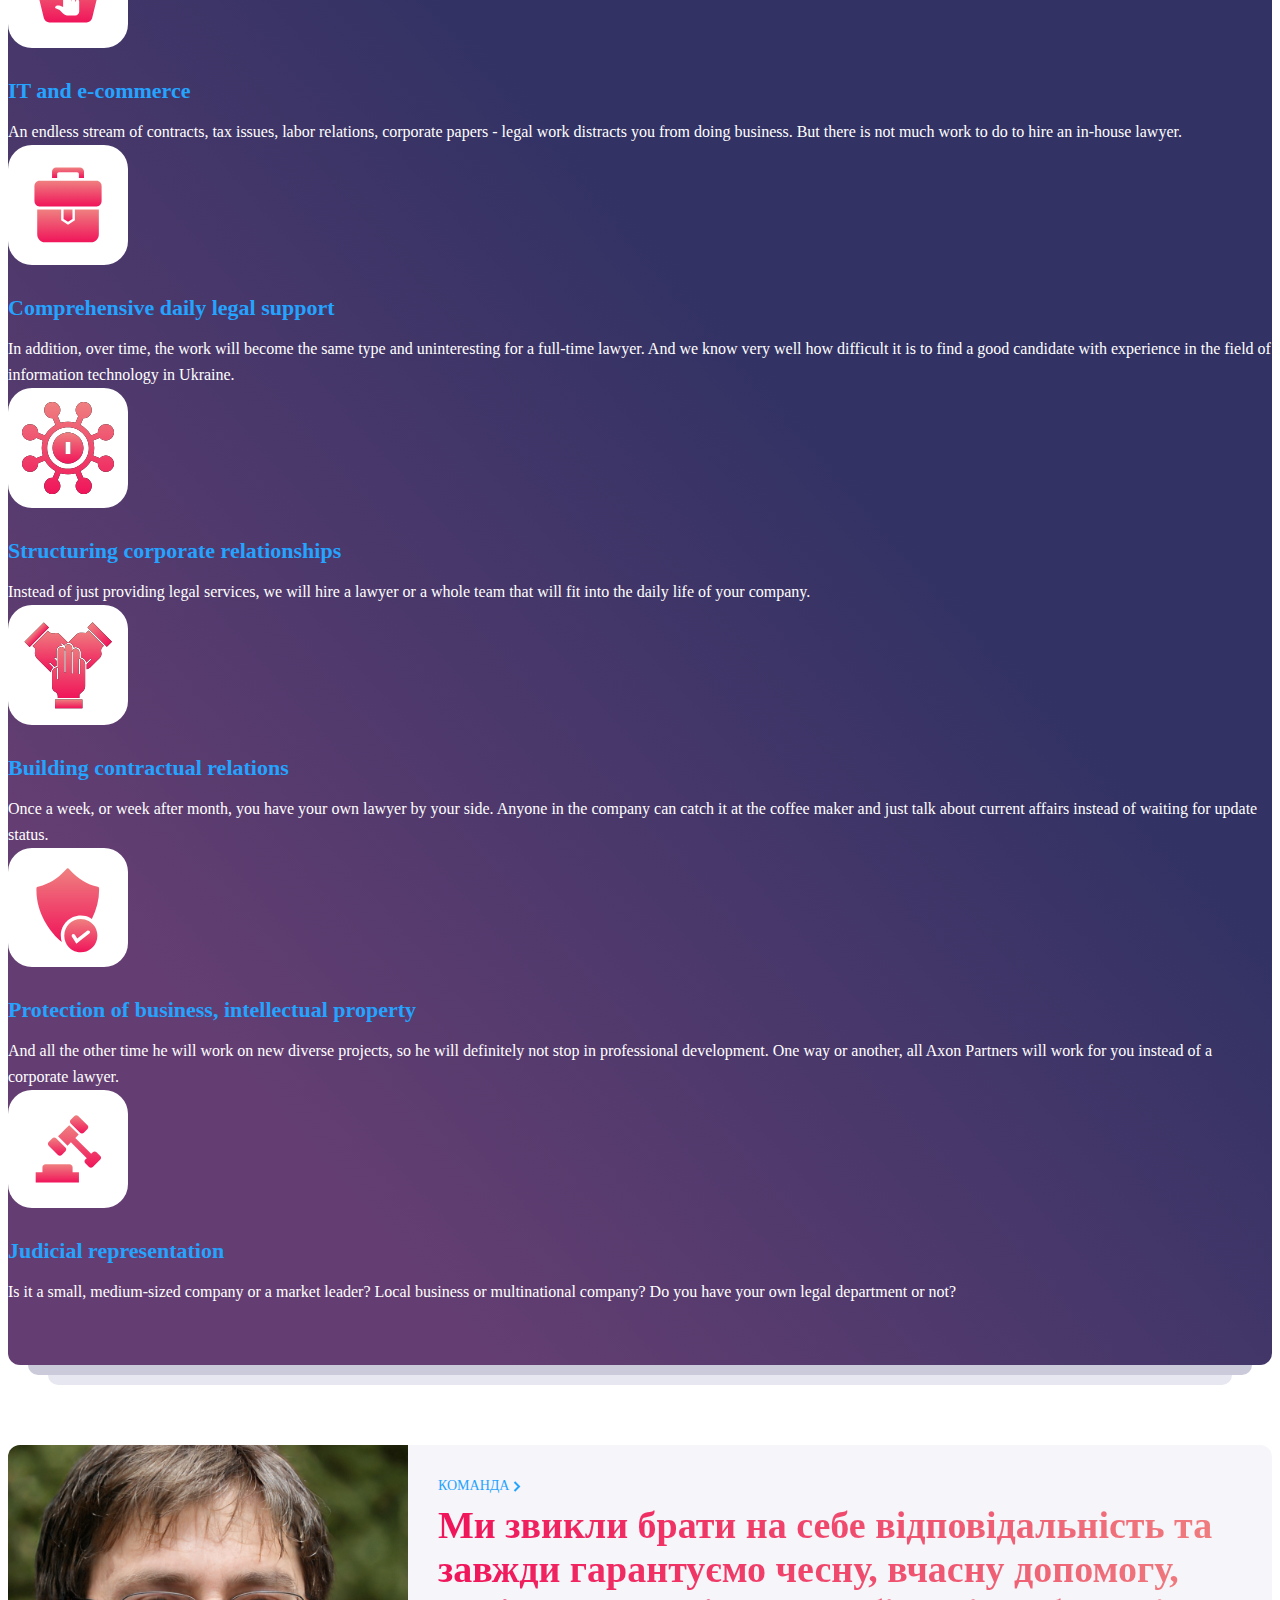
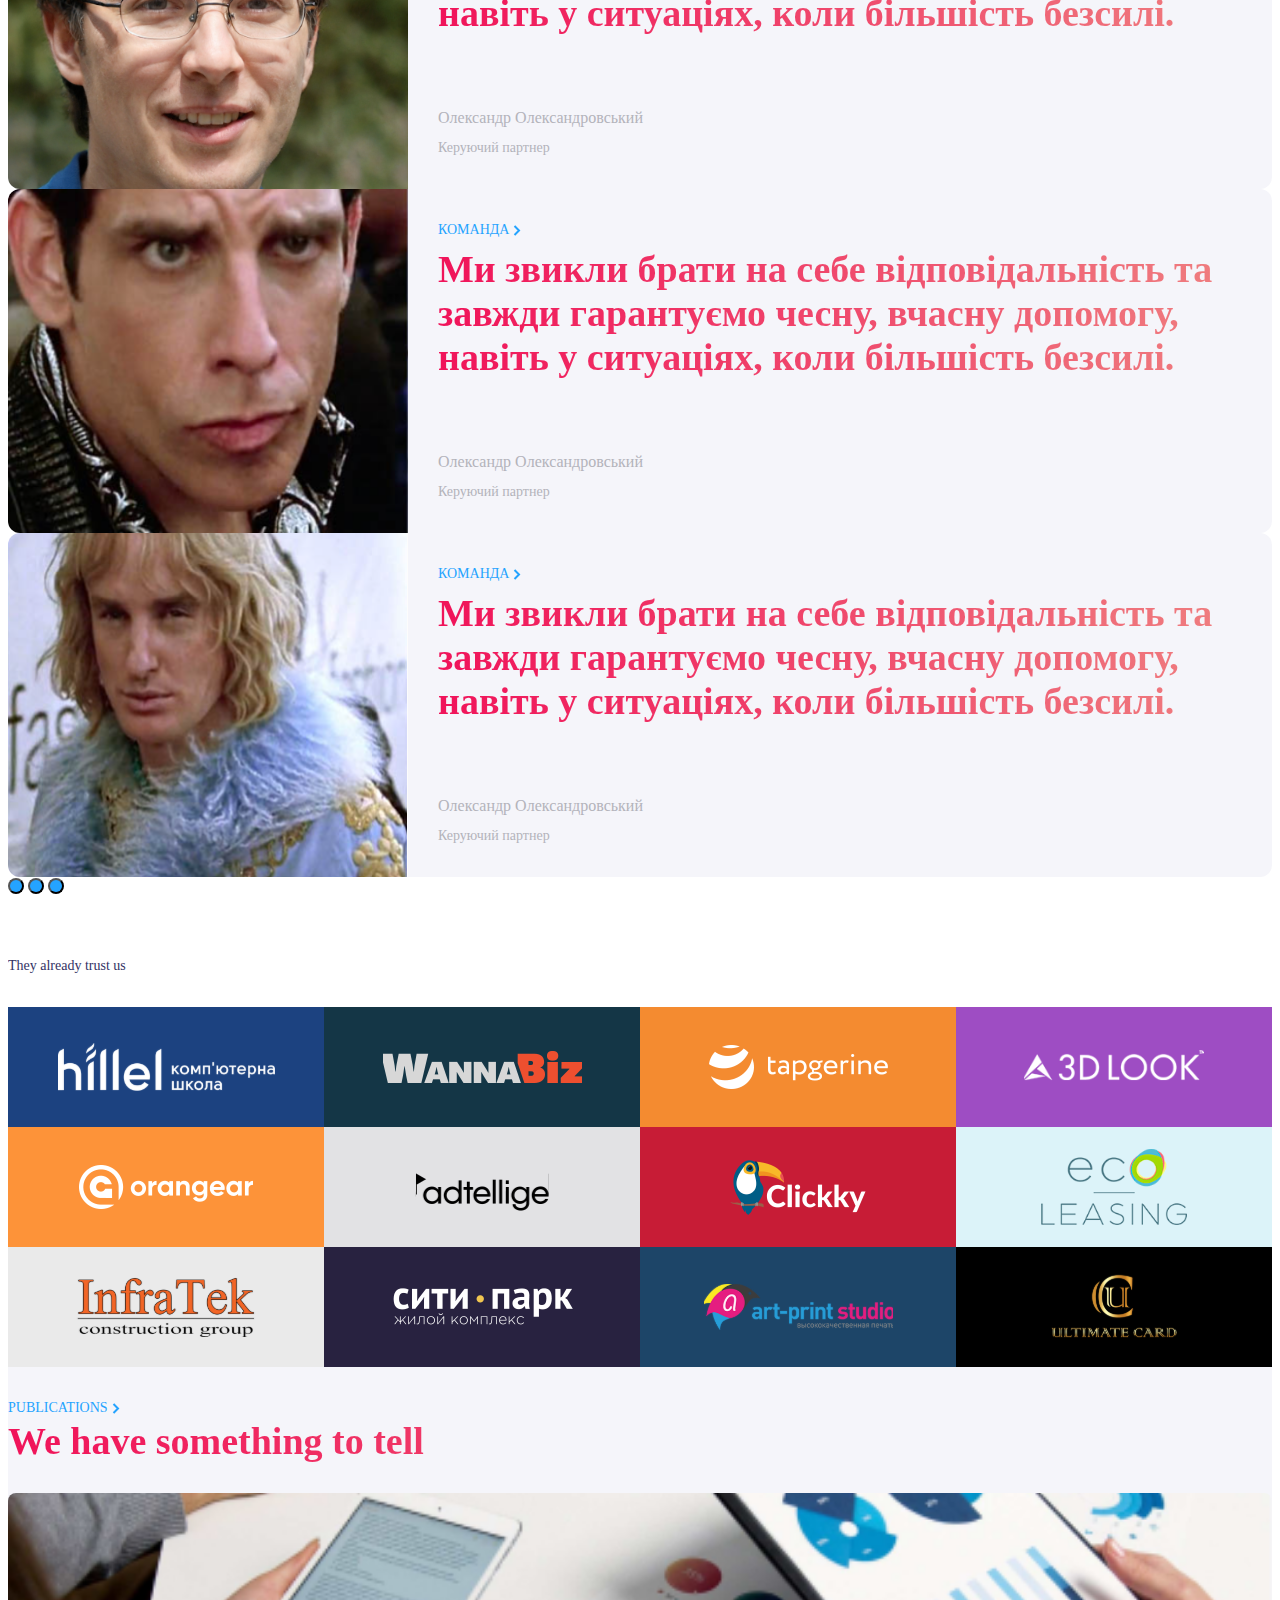
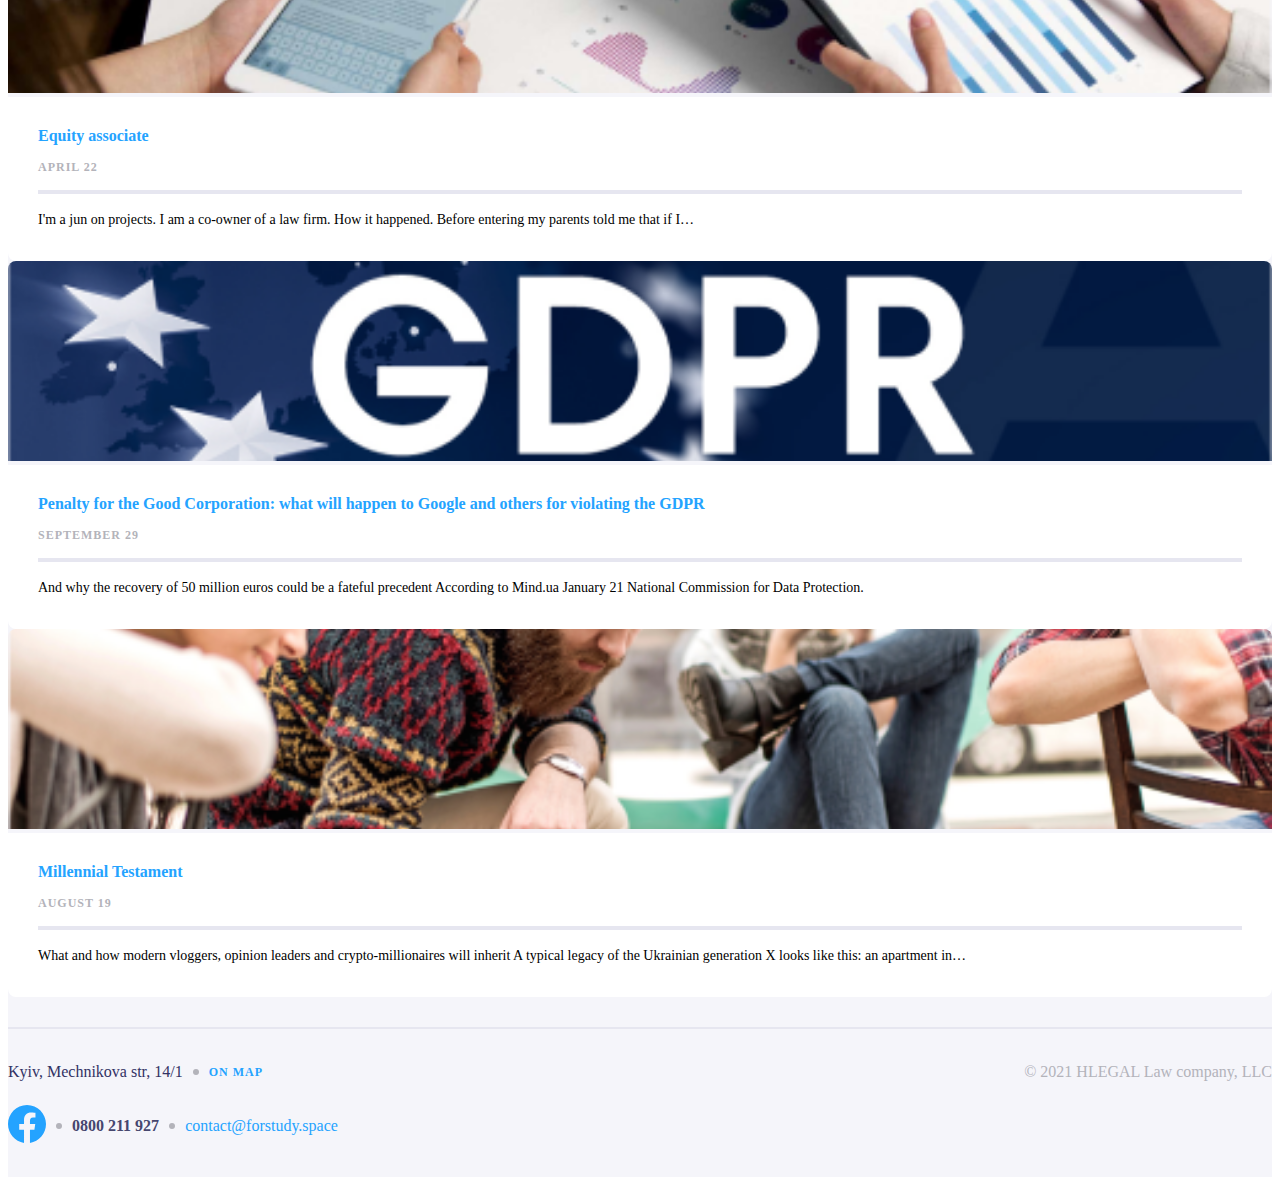
==== commit 4bda7d3f: "pre-final commit v0.1" ====
--- a/index.html
+++ b/index.html
@@ -5,175 +5,300 @@
    <meta name="viewport" content="width=device-width, initial-scale=1.0">
    <link href="https://cdn.jsdelivr.net/npm/bootstrap@5.3.1/dist/css/bootstrap.min.css" rel="stylesheet" integrity="sha384-4bw+/aepP/YC94hEpVNVgiZdgIC5+VKNBQNGCHeKRQN+PtmoHDEXuppvnDJzQIu9" crossorigin="anonymous">
    <link rel="stylesheet" href="./css/main.css">
+   <script defer src="./js/main.js"></script>
    <title>hlegal</title>
 </head>
 <body>
-   <div class="section-gradient">
-      <div class="section-gradient__shadow section-gradient__shadow--1"></div>
-      <div class="section-gradient__shadow section-gradient__shadow--2"></div>
-      <main class="main-wrap">
-         <div class="main-wrap__bg">
-            <object class="main-wrap__obj" data="./assets/svg/Symbol.svg" type=""></object>
+   <div class="body-wrap">
+      <div class="section-gradient">
+         <div class="section-gradient__shadow section-gradient__shadow--1"></div>
+         <div class="section-gradient__shadow section-gradient__shadow--2"></div>
+         <main class="main-wrap">
+            <div class="main-wrap__bg">
+               <object class="main-wrap__obj" data="./assets/svg/Symbol.svg" type=""></object>
+            </div>
+            <div class="container">
+               <section class="first-section">
+                  <header class="first-section__header">
+                     <div class="header__logo"><img class="logo" src="./assets/svg/Logo.svg" alt="logo"></div>
+                     <div class="header__nav">
+                        <button class="header__burger-btn" id="burger">
+                           <span></span><span></span><span></span>
+                        </button>
+                        <nav class="menu" id="menu">
+                           <ul class="menu__list">
+                              <li><a class="menu__link body2 f-bold" href="#">about us</a></li>
+                              <li><a class="menu__link body2 f-bold" href="#">services</a></li>
+                              <li><a class="menu__link body2 f-bold" href="#">team</a></li>
+                              <li><a class="menu__link body2 f-bold" href="#">publications</a></li>
+                              <li><a class="menu__link body2 f-bold" href="#">contact</a></li>
+                           </ul>
+                        </nav>
+                     </div>
+                     <div class="header__info">
+                        <div class="toggle-lang d-flex">
+                           <!-- УК -->
+                           <input type="radio" class="btn-check" name="options" id="option1" autocomplete="off">
+                           <label class="btn btn-lang body4" for="option1">Ук</label>
+                           <!-- РУ -->
+                           <input type="radio" class="btn-check" name="options" id="option2" autocomplete="off">
+                           <label class="btn btn-lang body4" for="option2">Ру</label>
+                           <!-- EN -->
+                           <input type="radio" class="btn-check" name="options" id="option3" autocomplete="off" checked>
+                           <label class="btn btn-lang body4" for="option3">En</label>
+                        </div>
+                        <div class="circle"></div>
+                        <p class="nav__off body2 clr__white">Kyiv, Mechnikova str, 14/1</p>
+                        <div class="circle"></div>
+                        <a href=”tel:0800211927” class="body2 clr__white f-bold"><b>0800 211 927</b></a>
+                        <div class="circle"></div>
+                        <a class="nav__off" href="https://www.facebook.com/" target="new"><img src="./assets/svg/Logo_Facebook.svg" alt="logo facebook"></a>
+                     </div>
+                  </header>
+                  <div class="first-section__title text-center clr__white mb-5"><h1>you legal solutions provider</h1></div>
+                  <div class="first-section__btn text-center">
+                     <a href=""><img src="./assets/svg/Scroll.svg" alt="scroll"></a>
+                  </div>
+               </section>
+            </div>
+         </main>
+         <div class="container">
+            <div class="frame__wrap">
+               <div class="frame-wrap">
+                  <div class="frame">
+                     <ul class="frame__left">
+                        <li class="frame__btn clr__grd--redrev"><h1>Consistent</h1></li>
+                        <li class="frame__btn clr__text"><h1>Customer oriented</h1></li>
+                        <li class="frame__btn clr__text"><h1>Innovative</h1></li>
+                        <li class="frame__btn clr__text"><h1>Business oriented</h1></li>
+                     </ul>
+                     <div class="frame__right">
+                        <h2 class="mb-4 clr__white">We turn the idea of legal services</h2>
+                        <p class="body2 clr__text">Consolidating many years of experience and practice, the company's lawyers accompany complex projects and achieve a number of important decisions for the industry. Many of them form the practice of applying the law of the sea in Ukraine.</p>
+                     </div>
+                  </div>
+               </div>
+            <!-- !second -->
+               <div class="mb-60 title d-flex flex-column">
+                  <!-- TODO subtitle__element -->
+                  <div class="">
+                     <a class="title__sub-a body3 fw-bold ">
+                        Services
+                        <svg class="sub__icon" xmlns="http://www.w3.org/2000/svg" width="12" height="13" viewBox="0 0 12 13" fill="none">
+                           <path d="M3.5 2L8 6.5L3.5 11" stroke="inheret" stroke-width="2"/>
+                        </svg>
+                     </a>
+                  </div>
+                  <h1 class="clr__grd--red">What can we do better than others?</h1>
+               </div>
+            <!-- !thrid -->
+               <div class="row plus__wrap">
+                  <div class="plus col-12 col-md-6 col-lg-4">
+                     <img class="plus__img" src="./assets/svg/1.svg" alt="1">
+                     <div class="plus__title">
+                        <h3 class="clr__regular">IT and e-commerce</h3>
+                        <p class="body2 clr__white">An endless stream of contracts, tax issues, labor relations, corporate papers - legal work distracts you from doing business. But there is not much work to do to hire an in-house lawyer.</p>
+                     </div>
+                  </div>
+                  <div class="plus col-12 col-md-6 col-lg-4">
+                     <img class="plus__img" src="./assets/svg/2.svg" alt="2">
+                     <div class="plus__title">
+                        <h3 class="clr__regular">Comprehensive daily legal support</h3>
+                        <p class="body2 clr__white">In addition, over time, the work will become the same type and uninteresting for a full-time lawyer. And we know very well how difficult it is to find a good candidate with experience in the field of information technology in Ukraine.</p>
+                     </div>
+                  </div>
+                  <div class="plus col-12 col-md-6 col-lg-4">
+                     <img class="plus__img" src="./assets/svg/3.svg" alt="3">
+                     <div class="plus__title">
+                        <h3 class="clr__regular">Structuring corporate relationships</h3>
+                        <p class="body2 clr__white">Instead of just providing legal services, we will hire a lawyer or a whole team that will fit into the daily life of your company.</p>
+                     </div>
+                  </div>
+                  <div class="plus col-12 col-md-6 col-lg-4">
+                     <img class="plus__img" src="./assets/svg/4.svg" alt="4">
+                     <div class="plus__title">
+                        <h3 class="clr__regular">Building contractual relations</h3>
+                        <p class="body2 clr__white">Once a week, or week after month, you have your own lawyer by your side. Anyone in the company can catch it at the coffee maker and just talk about current affairs instead of waiting for update status.</p>
+                     </div>
+                  </div>
+                  <div class="plus col-12 col-md-6 col-lg-4">
+                     <img class="plus__img" src="./assets/svg/5.svg" alt="5">
+                     <div class="plus__title">
+                        <h3 class="clr__regular">Protection of business, intellectual property</h3>
+                        <p class="body2 clr__white">And all the other time he will work on new diverse projects, so he will definitely not stop in professional development. One way or another, all Axon Partners will work for you instead of a corporate lawyer.</p>
+                     </div>
+                  </div>
+                  <div class="plus col-12 col-md-6 col-lg-4">
+                     <img class="plus__img" src="./assets/svg/6.svg" alt="6">
+                     <div class="plus__title">
+                        <h3 class="clr__regular">Judicial representation</h3>
+                        <p class="body2 clr__white">Is it a small, medium-sized company or a market leader? Local business or multinational company? Do you have your own legal department or not?</p>
+                     </div>
+                  </div>
+               </div>
+            </div>
          </div>
-         <div class="info-bg"></div>
+      </div>
+      <section class="second-section">
          <div class="container">
-            <section class="first-section">
-               <header class="first-section__header">
-                  <div class="header__logo"><img class="logo" src="./assets/svg/Logo.svg" alt="logo"></div>
-                  <nav class="header__nav">
-                     <ul class="header__list d-flex gap-3">
-                        <li><a class="header__link body2 f-bold" href="">about us</a></li>
-                        <li><a class="header__link body2 f-bold" href="">services</a></li>
-                        <li><a class="header__link body2 f-bold" href="">team</a></li>
-                        <li><a class="header__link body2 f-bold" href="">publications</a></li>
-                        <li><a class="header__link body2 f-bold" href="">contact</a></li>
-                     </ul>
-                  </nav>
-                  <div class="header__info">
-                     <div class="toggle-lang d-flex">
-                        <!-- УК -->
-                        <input type="radio" class="btn-check" name="options" id="option1" autocomplete="off">
-                        <label class="btn btn-lang body4" for="option1">Ук</label>
-                        <!-- РУ -->
-                        <input type="radio" class="btn-check" name="options" id="option2" autocomplete="off">
-                        <label class="btn btn-lang body4" for="option2">Ру</label>
-                        <!-- EN -->
-                        <input type="radio" class="btn-check" name="options" id="option3" autocomplete="off" checked>
-                        <label class="btn btn-lang body4" for="option3">En</label>
-                     </div>
-                     <div class="circle"></div>
-                     <p class="nav__off body2 clr__white">Kyiv, Mechnikova str, 14/1</p>
-                     <div class="circle"></div>
-                     <a href=”tel:0800211927” class="body2 clr__white f-bold"><b>0800 211 927</b></a>
-                     <div class="circle"></div>
-                     <a class="nav__off" href="https://www.facebook.com/" _target><img src="./assets/svg/Logo_Facebook.svg" alt="logo facebook"></a>
-                  </div>
-               </header>
-               <div class="first-section__title text-center clr__white mb-5"><h1>you legal solutions provider</h1></div>
-               <div class="first-section__btn text-center">
-                  <a href=""><img src="./assets/svg/Scroll.svg" alt="scroll"></a>
-               </div>
-            </section>
+            <div id="carouselExampleIndicators" class="carousel slide mb-60">
+               <div class="carousel-inner">
+                  <div class="carousel-item active">
+                     <!-- !carousel-item1 -->
+                     <div class="carousel-wrap">
+                        <div class="carousel__img-wrap"><img class="carousel__img" src="./assets/image/men.png" alt="men"></div>
+                        <div class="carousel__title">
+                           <div class="carousel__top">
+                              <div class="">
+                                 <a class="fw-bold title__sub-b body3">
+                                    Команда
+                                    <svg class="sub__icon" xmlns="http://www.w3.org/2000/svg" width="12" height="13" viewBox="0 0 12 13" fill="none">
+                                       <path d="M3.5 2L8 6.5L3.5 11" stroke="inheret" stroke-width="2"/>
+                                    </svg>
+                                 </a>
+                              </div>
+                              <h1 class="clr__grd--red">Ми звикли брати на себе відповідальність та завжди гарантуємо чесну, вчасну допомогу, навіть у ситуаціях, коли більшість безсилі.</h1>
+                           </div>
+                           <div class="carousel__bottom">
+                              <p class="body2 fw-bold clr__text">Олександр Олександровський</p>
+                              <p class="body3 clr__text">Керуючий партнер</p>
+                           </div>
+                        </div>
+                     </div>
+                     <!-- !carousel-item1--end -->
+                  </div>
+                  <div class="carousel-item">
+                     <!-- ?carousel-item2 -->
+                     <div class="carousel-wrap">
+                        <div class="carousel__img-wrap"><img class="carousel__img" src="./assets/image/men1.png" alt="men"></div>
+                        <div class="carousel__title">
+                           <div class="carousel__top">
+                              <div class="">
+                                 <a class="fw-bold title__sub-b body3">
+                                    Команда
+                                    <svg class="sub__icon" xmlns="http://www.w3.org/2000/svg" width="12" height="13" viewBox="0 0 12 13" fill="none">
+                                       <path d="M3.5 2L8 6.5L3.5 11" stroke="inheret" stroke-width="2"/>
+                                    </svg>
+                                 </a>
+                              </div>
+                              <h1 class="clr__grd--red">Ми звикли брати на себе відповідальність та завжди гарантуємо чесну, вчасну допомогу, навіть у ситуаціях, коли більшість безсилі.</h1>
+                           </div>
+                           <div class="carousel__bottom">
+                              <p class="body2 fw-bold clr__text">Олександр Олександровський</p>
+                              <p class="body3 clr__text">Керуючий партнер</p>
+                           </div>
+                        </div>
+                     </div>
+                     <!-- ?carousel-item2--end -->
+                  </div>
+                  <div class="carousel-item">
+                     <!-- TODOcarousel-item3 -->
+                     <div class="carousel-wrap">
+                        <div class="carousel__img-wrap"><img class="carousel__img" src="./assets/image/men2.png" alt="men"></div>
+                        <div class="carousel__title">
+                           <div class="carousel__top">
+                              <div class="">
+                                 <a class="fw-bold title__sub-b body3">
+                                    Команда
+                                    <svg class="sub__icon" xmlns="http://www.w3.org/2000/svg" width="12" height="13" viewBox="0 0 12 13" fill="none">
+                                       <path d="M3.5 2L8 6.5L3.5 11" stroke="inheret" stroke-width="2"/>
+                                    </svg>
+                                 </a>
+                              </div>
+                              <h1 class="clr__grd--red">Ми звикли брати на себе відповідальність та завжди гарантуємо чесну, вчасну допомогу, навіть у ситуаціях, коли більшість безсилі.</h1>
+                           </div>
+                           <div class="carousel__bottom">
+                              <p class="body2 fw-bold clr__text">Олександр Олександровський</p>
+                              <p class="body3 clr__text">Керуючий партнер</p>
+                           </div>
+                        </div>
+                     </div>
+                     <!-- TODOcarousel-item3--end -->
+                  </div>
+               </div>
+               <div class="carousel-indicators">
+                  <button type="button" data-bs-target="#carouselExampleIndicators" data-bs-slide-to="0" class="active" aria-current="true" aria-label="Slide 1"></button>
+                  <button type="button" data-bs-target="#carouselExampleIndicators" data-bs-slide-to="1" aria-label="Slide 2"></button>
+                  <button type="button" data-bs-target="#carouselExampleIndicators" data-bs-slide-to="2" aria-label="Slide 3"></button>
+               </div>
+            </div>
          </div>
-      </main>
-      <div class="container">
-         <div class="frame__wrap">
-            <div class="frame-wrap">
-               <div class="frame">
-                  <ul class="frame__left">
-                     <li class="frame__btn clr__white"><h1>Consistent</h1></li>
-                     <li class="frame__btn clr__text"><h1>Customer oriented</h1></li>
-                     <li class="frame__btn clr__text"><h1>Innovative</h1></li>
-                     <li class="frame__btn clr__text"><h1>Business oriented</h1></li>
-                  </ul>
-                  <div class="frame__right">
-                     <h2 class="mb-4 clr__white">We turn the idea of legal services</h2>
-                     <p class="body2 clr__text">Consolidating many years of experience and practice, the company's lawyers accompany complex projects and achieve a number of important decisions for the industry. Many of them form the practice of applying the law of the sea in Ukraine.</p>
-                  </div>
-               </div>
-            </div>
-         <!-- !second -->
-            <div class="title d-flex flex-column">
+         <p class="mb-30 body3 clr__m-regular text-center text-uppercase fw-bold">They already trust us</p>
+         <div class="table">
+            <div class="table__logo table-1"><img class="table__img" src="./assets/svg/logo/Hillel-Logo-OneLine-White-Uk.svg" alt="hillel-school"></div>
+            <div class="table__logo table-2"><img class="table__img" src="./assets/svg/logo/WannaBiz.svg" alt="hillel-school"></div>
+            <div class="table__logo table-3"><img class="table__img" src="./assets/svg/logo/tapgerine.svg" alt="hillel-school"></div>
+            <div class="table__logo table-4"><img class="table__img" src="./assets/svg/logo/3dlook.svg" alt="hillel-school"></div>
+            <div class="table__logo table-5"><img class="table__img" src="./assets/svg/logo/orangear.svg" alt="hillel-school"></div>
+            <div class="table__logo table-6"><img class="table__img" src="./assets/svg/logo/adtellige.svg" alt="hillel-school"></div>
+            <div class="table__logo table-7"><img class="table__img" src="./assets/svg/logo/clickky.svg" alt="hillel-school"></div>
+            <div class="table__logo table-8"><img class="table__img" src="./assets/svg/logo/ecolease.svg" alt="hillel-school"></div>
+            <div class="table__logo table-9"><img class="table__img" src="./assets/svg/logo/infatek.svg" alt="hillel-school"></div>
+            <div class="table__logo table-10"><img class="table__img" src="./assets/svg/logo/citypark.svg" alt="hillel-school"></div>
+            <div class="table__logo table-11"><img class="table__img" src="./assets/svg/logo/art-print.svg" alt="hillel-school"></div>
+            <div class="table__logo table-12"><img class="table__img" src="./assets/svg/logo/Ultimatecard.svg" alt="hillel-school"></div>
+         </div>
+      </section>
+      <section class="thrid-section">
+         <div class="container">
+            <div class="mb-30 title d-flex flex-column">
                <!-- TODO subtitle__element -->
                <div class="">
-                  <a class="title__sub-a body3">
-                     Services
+                  <a class="title__sub-b body3 fw-bold ">
+                     Publications
                      <svg class="sub__icon" xmlns="http://www.w3.org/2000/svg" width="12" height="13" viewBox="0 0 12 13" fill="none">
                         <path d="M3.5 2L8 6.5L3.5 11" stroke="inheret" stroke-width="2"/>
                      </svg>
                   </a>
                </div>
-               <h1 class="clr__accent">What can we do better than others?</h1>
-            </div>
-         <!-- !thrid -->
-            <div class="row plus__wrap">
-               <div class="plus col-12 col-md-6 col-lg-4">
-                  <img class="plus__img" src="./assets/svg/1.svg" alt="1">
-                  <div class="plus__title">
-                     <h3 class="clr__regular">IT and e-commerce</h3>
-                     <p class="body2 clr__white">An endless stream of contracts, tax issues, labor relations, corporate papers - legal work distracts you from doing business. But there is not much work to do to hire an in-house lawyer.</p>
-                  </div>
-               </div>
-               <div class="plus col-12 col-md-6 col-lg-4">
-                  <img class="plus__img" src="./assets/svg/2.svg" alt="2">
-                  <div class="plus__title">
-                     <h3 class="clr__regular">Comprehensive daily legal support</h3>
-                     <p class="body2 clr__white">In addition, over time, the work will become the same type and uninteresting for a full-time lawyer. And we know very well how difficult it is to find a good candidate with experience in the field of information technology in Ukraine.</p>
-                  </div>
-               </div>
-               <div class="plus col-12 col-md-6 col-lg-4">
-                  <img class="plus__img" src="./assets/svg/3.svg" alt="3">
-                  <div class="plus__title">
-                     <h3 class="clr__regular">Structuring corporate relationships</h3>
-                     <p class="body2 clr__white">Instead of just providing legal services, we will hire a lawyer or a whole team that will fit into the daily life of your company.</p>
-                  </div>
-               </div>
-               <div class="plus col-12 col-md-6 col-lg-4">
-                  <img class="plus__img" src="./assets/svg/4.svg" alt="4">
-                  <div class="plus__title">
-                     <h3 class="clr__regular">Building contractual relations</h3>
-                     <p class="body2 clr__white">Once a week, or week after month, you have your own lawyer by your side. Anyone in the company can catch it at the coffee maker and just talk about current affairs instead of waiting for update status.</p>
-                  </div>
-               </div>
-               <div class="plus col-12 col-md-6 col-lg-4">
-                  <img class="plus__img" src="./assets/svg/5.svg" alt="5">
-                  <div class="plus__title">
-                     <h3 class="clr__regular">Protection of business, intellectual property</h3>
-                     <p class="body2 clr__white">And all the other time he will work on new diverse projects, so he will definitely not stop in professional development. One way or another, all Axon Partners will work for you instead of a corporate lawyer.</p>
-                  </div>
-               </div>
-               <div class="plus col-12 col-md-6 col-lg-4">
-                  <img class="plus__img" src="./assets/svg/6.svg" alt="6">
-                  <div class="plus__title">
-                     <h3 class="clr__regular">Judicial representation</h3>
-                     <p class="body2 clr__white">Is it a small, medium-sized company or a market leader? Local business or multinational company? Do you have your own legal department or not?</p>
-                  </div>
-               </div>
-            </div>
+               <h1 class="clr__grd--red">We have something to tell</h1>
+            </div>
+            <div class="news__border-r mb-30 row row-gap-4">
+               <div class="news col-12 col-sm-6 col-lg-4">
+                  <div class="news__img-wrap"><img class="news__img" src="./assets/image/1.png" alt="1"></div>
+                  <div class="news__title">
+                     <h4 class="clr__regular">Equity associate</h4>
+                     <p class="news__border body4 clr__text">April 22</p>
+                     <p class="body3 clr__black">I'm a jun on projects. I am a co-owner of a law firm. How it happened. Before entering my parents told me that if I…</p>
+                  </div>
+               </div>
+               <div class="news col-12 col-sm-6 col-lg-4">
+                  <div class="news__img-wrap"><img class="news__img" src="./assets/image/2.png" alt="2"></div>
+                  <div class="news__title">
+                     <h4 class="clr__regular">Penalty for the Good Corporation: what will happen to Google and others for violating the GDPR</h4>
+                     <p class="news__border body4 clr__text">September 29</p>
+                     <p class="body3 clr__black">And why the recovery of 50 million euros could be a fateful precedent According to Mind.ua January 21 National Commission for Data Protection.</p>
+                  </div>
+               </div>
+               <div class="news col-12 col-sm-12 col-lg-4">
+                  <div class="news__img-wrap"><img class="news__img" src="./assets/image/3.png" alt="3"></div>
+                  <div class="news__title">
+                     <h4 class="clr__regular">Millennial Testament</h4>
+                     <p class="news__border body4 clr__text">August 19</p>
+                     <p class="body3 clr__black">What and how modern vloggers, opinion leaders and crypto-millionaires will inherit A typical legacy of the Ukrainian generation X looks like this: an apartment in…</p>
+                  </div>
+               </div>
+            </div>
+            <footer class="footer">
+               <div class="footer__info">
+                  <p class="body2 clr__m-regular">Kyiv, Mechnikova str, 14/1</p>
+                  <div class="circle bgc-grey"></div>
+                  <a class="body4 clr__regular" href="">On map</a>
+               </div>
+               <div class="footer__comp">
+                  <p class="body2 clr__text">© 2021 HLEGAL Law company, LLC</p>
+               </div>
+               <div class="footer__contacts">
+                  <a href="https://www.facebook.com/" target="new"><img src="./assets/svg/Facebook-Footer.svg" alt="facebook"></a>
+                  <div class="circle bgc-grey"></div>
+                  <a href=”tel:0800211927” class="body2 clr__m-alt f-bold"><b>0800 211 927</b></a>
+                  <div class="circle bgc-grey"></div>
+                  <a href="mailto:contact@forstudy.space" class="body2 clr__regular fw-bold">contact@forstudy.space</a>
+               </div>
+            </footer>
          </div>
-      </div>
+      </section>
    </div>
-   <section class="second-section">
-      <div class="container">
-         <div id="carouselExampleIndicators" class="carousel slide">
-            <div class="carousel-inner">
-               <div class="carousel-item active">
-                  <div class="carousel-wrap">
-                     <div class="carousel__img-wrap"><img class="carousel__img" src="./assets/image/men.png" alt="men"></div>
-                     <div class="carousel__title">
-                        <div class="carousel__top">
-                           <div class="">
-                              <a class="title__sub-b body3">
-                                 Services
-                                 <svg class="sub__icon" xmlns="http://www.w3.org/2000/svg" width="12" height="13" viewBox="0 0 12 13" fill="none">
-                                    <path d="M3.5 2L8 6.5L3.5 11" stroke="inheret" stroke-width="2"/>
-                                 </svg>
-                              </a>
-                           </div>
-                           <h1>Ми звикли брати на себе відповідальність та завжди гарантуємо чесну, вчасну допомогу, навіть у ситуаціях, коли більшість безсилі.</h1>
-                        </div>
-                        <div class="carousel__bottom">
-                           <p class="body2 fw-bold clr__text">Олександр Олександровський</p>
-                           <p class="body3 clr__text">Керуючий партнер</p>
-                        </div>
-                     </div>
-                  </div>
-               </div>
-               <div class="carousel-item">
-                  <img src="./assets/image/men.png" class="d-block w-100" alt="2">
-               </div>
-               <div class="carousel-item">
-                  <img src="./assets/image/men.png" class="d-block w-100" alt="3">
-               </div>
-            </div>
-            <div class="carousel-indicators">
-               <button type="button" data-bs-target="#carouselExampleIndicators" data-bs-slide-to="0" class="active" aria-current="true" aria-label="Slide 1"></button>
-               <button type="button" data-bs-target="#carouselExampleIndicators" data-bs-slide-to="1" aria-label="Slide 2"></button>
-               <button type="button" data-bs-target="#carouselExampleIndicators" data-bs-slide-to="2" aria-label="Slide 3"></button>
-            </div>
-         </div>
-      </div>
-   </section>
    <script src="https://cdn.jsdelivr.net/npm/bootstrap@5.3.1/dist/js/bootstrap.bundle.min.js" integrity="sha384-HwwvtgBNo3bZJJLYd8oVXjrBZt8cqVSpeBNS5n7C8IVInixGAoxmnlMuBnhbgrkm" crossorigin="anonymous"></script>
 </body>
 </html>--- a/css/main.css
+++ b/css/main.css
@@ -1,12 +1,12 @@
 .title {
   gap: 10px;
-  margin-bottom: 3.75rem;
 }
 .title__sub-a {
-  font-weight: 700;
+  display: inline-flex;
+  align-items: center;
   cursor: pointer;
   text-transform: uppercase;
-  gap: 2px;
+  gap: 0.125rem;
   color: #FFFFFF;
   stroke: #FFFFFF;
 }
@@ -16,10 +16,11 @@
   transition: stroke, color 0.3s ease;
 }
 .title__sub-b {
-  font-weight: 700;
+  display: inline-flex;
+  align-items: center;
   cursor: pointer;
   text-transform: uppercase;
-  gap: 2px;
+  gap: 0.125rem;
   color: #24A3FF;
   stroke: #24A3FF;
 }
@@ -27,6 +28,13 @@
   color: #F0145A;
   stroke: #F0145A;
   transition: stroke, color 0.3s ease;
+}
+
+.mb-30 {
+  margin-bottom: 1.875rem;
+}
+.mb-60 {
+  margin-bottom: 3.75rem;
 }
 
 h1, h2, h3, h4, h5, h6, p {
@@ -133,6 +141,15 @@
   font-weight: 700;
 }
 
+.clr__m-regular {
+  color: #323264;
+}
+.clr__m-alt {
+  color: #46466E;
+}
+.clr__m-soft {
+  color: #686887;
+}
 .clr__bg {
   color: #F5F5FA;
 }
@@ -162,6 +179,169 @@
 }
 .clr__accent {
   color: #F0145A;
+}
+.clr__grd--redrev {
+  background-image: linear-gradient(90deg, #F0145A 0.84%, #EF8080 99.96%);
+  -webkit-background-clip: text;
+  -webkit-text-fill-color: transparent;
+}
+.clr__grd--red {
+  background-image: linear-gradient(90.13deg, #F0145A 0.84%, #EF8080 99.96%);
+  -webkit-background-clip: text;
+  -webkit-text-fill-color: transparent;
+}
+.clr__grd--supersoft {
+  background-image: linear-gradient(228.57deg, #323264 11.93%, #323264 57.17%, #643e72 87.46%);
+  -webkit-background-clip: text;
+  -webkit-text-fill-color: transparent;
+}
+
+.footer {
+  display: grid;
+  grid-template-areas: "finfo company" "contacts contacts";
+  justify-content: space-between;
+  gap: 1.25rem;
+}
+@media screen and (max-width: 500px) {
+  .footer {
+    grid-template-areas: "finfo" "contacts" "company";
+    justify-content: center;
+    text-align: center;
+    gap: 1.875rem;
+  }
+}
+.footer__info {
+  grid-area: finfo;
+  display: flex;
+  align-items: center;
+}
+@media screen and (max-width: 500px) {
+  .footer__info {
+    flex-direction: column;
+    gap: 0.625rem;
+  }
+}
+.footer__company {
+  grid-area: company;
+}
+.footer__contacts {
+  grid-area: contacts;
+  display: flex;
+  align-items: center;
+}
+@media screen and (max-width: 500px) {
+  .footer__contacts {
+    flex-direction: column;
+    gap: 0.625rem;
+  }
+}
+
+.news {
+  display: flex;
+  flex-direction: column;
+}
+.news__img {
+  -o-object-fit: cover;
+     object-fit: cover;
+  border-radius: 0.5rem 0.5rem 0 0;
+  height: 200px;
+  width: 100%;
+}
+.news__title {
+  border-radius: 0 0 0.5rem 0.5rem;
+  flex-grow: 1;
+  display: flex;
+  flex-direction: column;
+  gap: 0.9375rem;
+  padding: 1.875rem;
+  background-color: #FFFFFF;
+}
+.news__border {
+  padding-bottom: 0.9375rem;
+  border-bottom: 0.25rem solid #E6E6F0;
+}
+.news__border-r {
+  padding-bottom: 1.875rem;
+  border-bottom: 0.125rem solid #E6E6F0;
+}
+
+.table {
+  display: flex;
+  flex-wrap: wrap;
+  border-radius: 0.75rem;
+  overflow: hidden;
+  max-width: 107.5rem;
+  margin: 0 auto;
+}
+@media screen and (max-width: 1720px) {
+  .table {
+    border-radius: 0;
+  }
+}
+@media screen and (max-width: 420px) {
+  .table {
+    height: 45rem;
+    border-radius: 0;
+    overflow: hidden;
+  }
+}
+.table__logo {
+  display: flex;
+  justify-content: center;
+  align-items: center;
+  width: 25%;
+  height: 7.5rem;
+}
+@media screen and (max-width: 768px) {
+  .table__logo {
+    width: 33.3333333333%;
+  }
+}
+@media screen and (max-width: 420px) {
+  .table__logo {
+    width: 100%;
+  }
+}
+.table__img {
+  max-width: 100%;
+  padding: 0.625rem;
+}
+
+.table-1 {
+  background: #1C4280;
+}
+.table-2 {
+  background: #143646;
+}
+.table-3 {
+  background: linear-gradient(0deg, #F48B30 0%, #F48B30 100%), #F48B30;
+}
+.table-4 {
+  background: #9E4DC3;
+}
+.table-5 {
+  background: #FD9339;
+}
+.table-6 {
+  background: #E2E2E4;
+}
+.table-7 {
+  background: #C71C36;
+}
+.table-8 {
+  background: #DCF3F9;
+}
+.table-9 {
+  background: #EAEAEA;
+}
+.table-10 {
+  background: #282240;
+}
+.table-11 {
+  background: #1D4568;
+}
+.table-12 {
+  background: #000;
 }
 
 .frame-wrap {
@@ -230,21 +410,50 @@
   position: static;
 }
 
+.carousel__bottom, .carousel__top {
+  display: flex;
+  flex-direction: column;
+  gap: 0.375rem;
+}
 .carousel__title {
   padding: 1.875rem;
+  display: flex;
+  flex-direction: column;
+  justify-content: space-between;
+  gap: 30px;
+  flex-grow: 1;
 }
 .carousel-wrap {
   background-color: #F5F5FA;
   display: flex;
-  border-radius: 12px;
+  border-radius: 0.75rem;
+}
+@media screen and (max-width: 1000px) {
+  .carousel-wrap {
+    flex-direction: column;
+  }
 }
 .carousel__img {
+  position: absolute;
+  top: 0;
+  left: 0;
   width: 100%;
   height: 100%;
   -o-object-fit: cover;
      object-fit: cover;
-  border-radius: 12px 0 0 12px;
-}
+  border-radius: 0.75rem 0 0 0.75rem;
+}
+@media screen and (max-width: 1000px) {
+  .carousel__img {
+    border-radius: 0.75rem 0.75rem 0 0;
+  }
+}
+.carousel__img-wrap {
+  min-height: 344px;
+  flex: 0 0 400px;
+  position: relative;
+}
+
 .first-section__header {
   display: grid;
   gap: 1.125rem;
@@ -266,7 +475,7 @@
   }
 }
 
-@media screen and (max-width: 500px) {
+@media (max-width: 500px) {
   .logo {
     width: 70px;
   }
@@ -278,7 +487,7 @@
 .header__nav, .header__info {
   justify-self: end;
 }
-@media screen and (max-width: 768px) {
+@media (max-width: 768px) {
   .header__nav, .header__info {
     justify-self: start;
   }
@@ -286,46 +495,99 @@
 .header__nav {
   grid-area: nav;
 }
-@media screen and (max-width: 500px) {
-  .header__nav {
-    display: none;
-  }
-}
 .header__info {
   grid-area: info;
   display: flex;
   align-items: center;
 }
-@media screen and (max-width: 500px) {
+@media (max-width: 500px) {
   .header__info {
-    width: 100%;
+    width: calc(100% + 24px);
     justify-content: space-between;
+    background-color: rgba(245, 245, 250, 0.2);
+    position: relative;
     gap: 0.625rem;
-    padding: 0.625rem 0;
-  }
-}
-.header__link {
+    padding: 0.625rem 0.75rem;
+    left: -12px;
+  }
+}
+.header__burger-btn {
+  position: relative;
+  display: none;
+  width: 32px;
+  height: 32px;
+  background-color: transparent;
+  border: none;
+}
+.header__burger-btn span {
+  display: block;
+  position: absolute;
+  width: 20px;
+  height: 3px;
+  left: 6px;
+  background-color: #FFFFFF;
+  transition: opacity 0.2s, transform 0.3s ease;
+  will-change: transform;
+}
+.header__burger-btn span:nth-child(1) {
+  transform: translateY(-8px);
+}
+.header__burger-btn span:nth-child(3) {
+  transform: translateY(8px);
+}
+
+.menu__list {
+  display: flex;
+  gap: 0.9375rem;
+}
+.menu__link {
   color: #FFFFFF;
+}
+.menu__link:hover {
+  color: #F0145A;
   transition: color 0.3s ease;
 }
-.header__link:hover {
-  color: #F0145A;
-}
-
-.info-bg {
-  display: none;
-}
-@media screen and (max-width: 500px) {
-  .info-bg {
+
+.header__nav.open .header__burger-btn span:nth-child(1) {
+  transform: translateY(0) rotate(45deg);
+}
+.header__nav.open .header__burger-btn span:nth-child(2) {
+  transform: translateY(0) rotate(45deg);
+  opacity: 0;
+}
+.header__nav.open .header__burger-btn span:nth-child(3) {
+  transform: translateY(0) rotate(-45deg);
+}
+
+@media (max-width: 500px) {
+  .header__burger-btn {
     display: block;
+    position: relative;
+    z-index: 2;
+  }
+  .menu {
+    z-index: 1;
     position: absolute;
-    background: rgba(245, 245, 250, 0.2);
-    width: 100%;
-    height: 50px;
-    z-index: 90;
-  }
-}
-
+    right: -270px;
+    top: 50px;
+    width: 256px;
+    padding: 52px 20px 40px 20px;
+    background-color: #46466E;
+    visibility: hidden;
+  }
+  .menu__list {
+    display: block;
+  }
+  .menu__link {
+    display: block;
+    padding: 10px;
+  }
+  .header__nav.open .menu {
+    transform: translateX(-100%);
+    transition: transform 0.3s ease;
+    visibility: visible;
+  }
+}
 .btn-lang {
   padding: 0.3125rem 0.4375rem;
   border-radius: 0.5rem;
@@ -360,6 +622,10 @@
   }
 }
 
+.bgc-grey {
+  background-color: #B3B3BA;
+}
+
 @media screen and (max-width: 500px) {
   .nav__off {
     display: none;
@@ -370,8 +636,14 @@
   --bs-font-sans-serif: "Montserrat", "Serif";
 }
 
+.body-wrap {
+  overflow: hidden;
+  width: 100%;
+  position: relative;
+}
+
 .section-gradient {
-  background: linear-gradient(228.57deg, #323264 11.93%, #323264 57.17%, #643e72 87.46%);
+  background: linear-gradient(229deg, #323264 11.93%, #323264 57.17%, #643E72 87.46%);
   min-height: 100vh;
   border-radius: 0 0 0.75rem 0.75rem;
   margin-bottom: 1.25rem;
@@ -430,4 +702,16 @@
 
 .second-section {
   padding: 3.75rem 0 3.75rem;
+  transition: padding 0.3s ease;
+}
+@media screen and (max-width: 1720px) {
+  .second-section {
+    padding: 3.75rem 0 0 0;
+    transition: padding 0.3s ease;
+  }
+}
+
+.thrid-section {
+  padding: 1.875rem 0 1.875rem 0;
+  background-color: #F5F5FA;
 }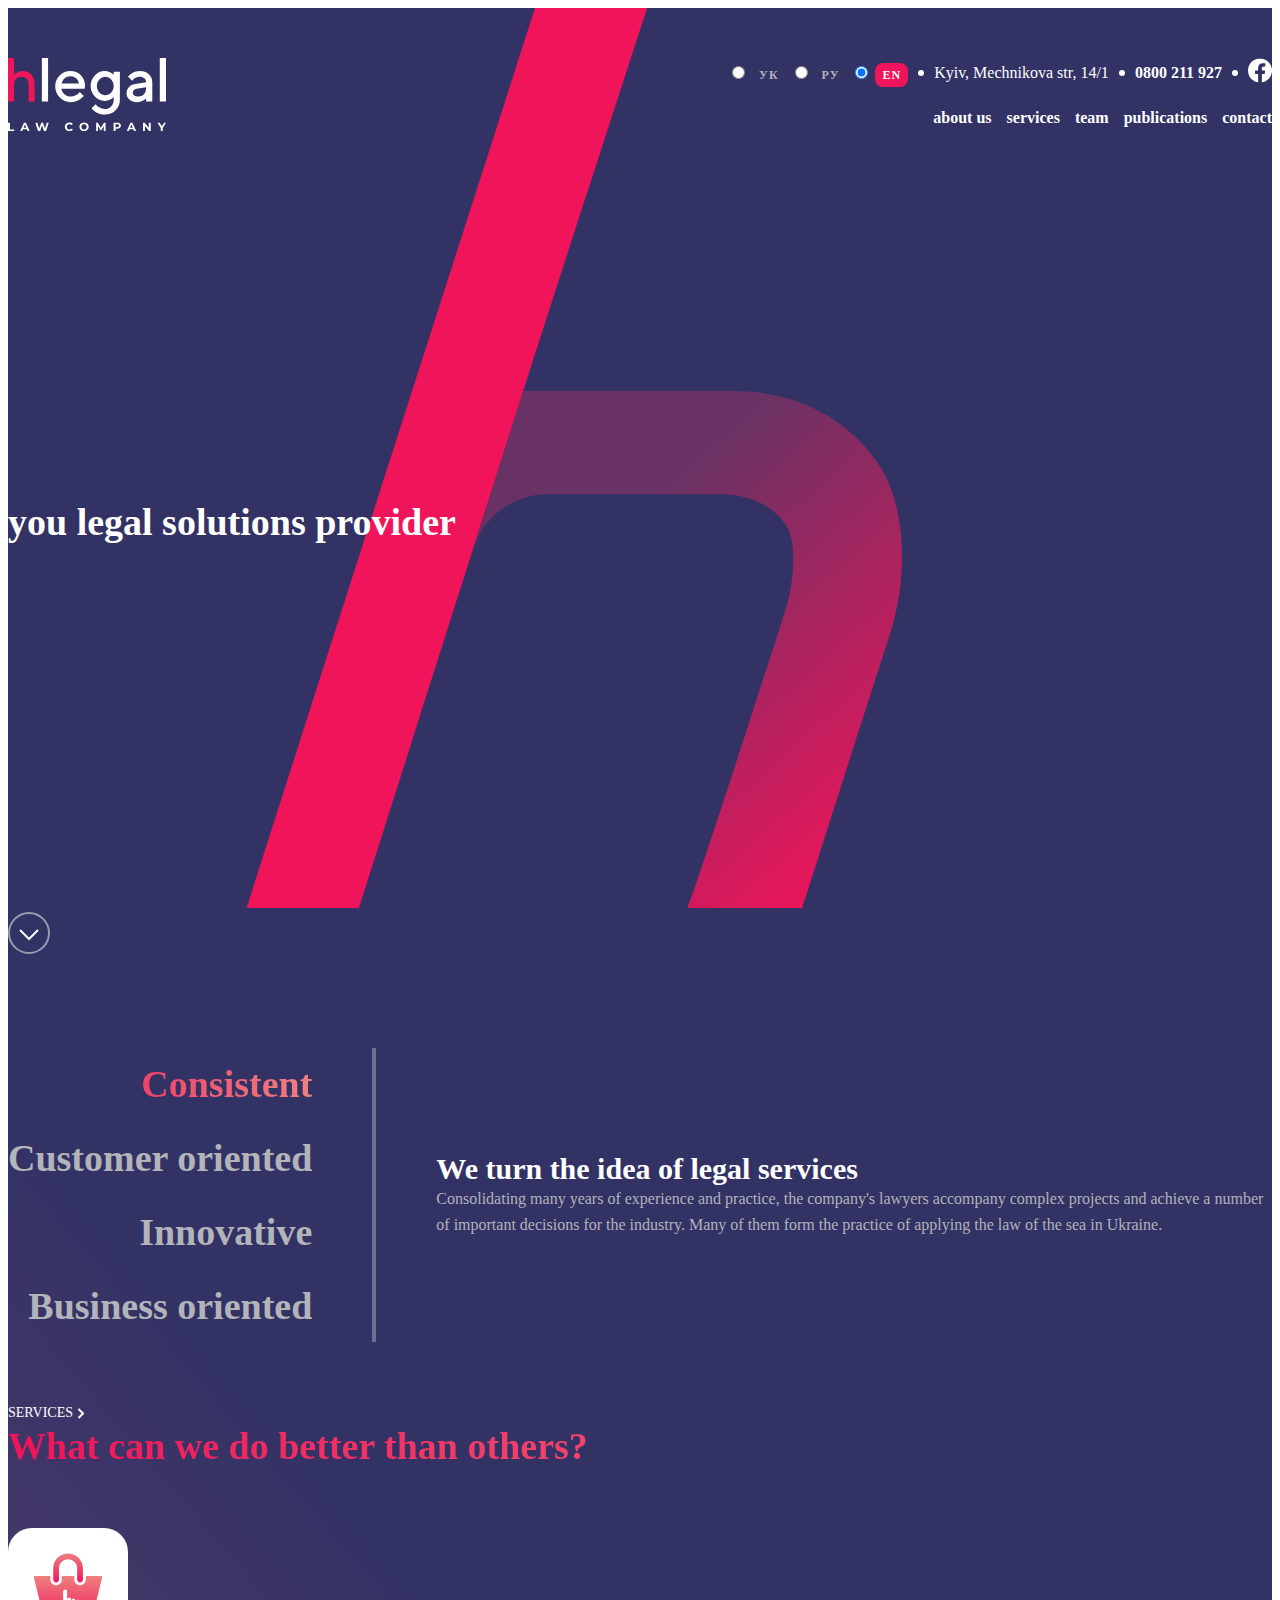
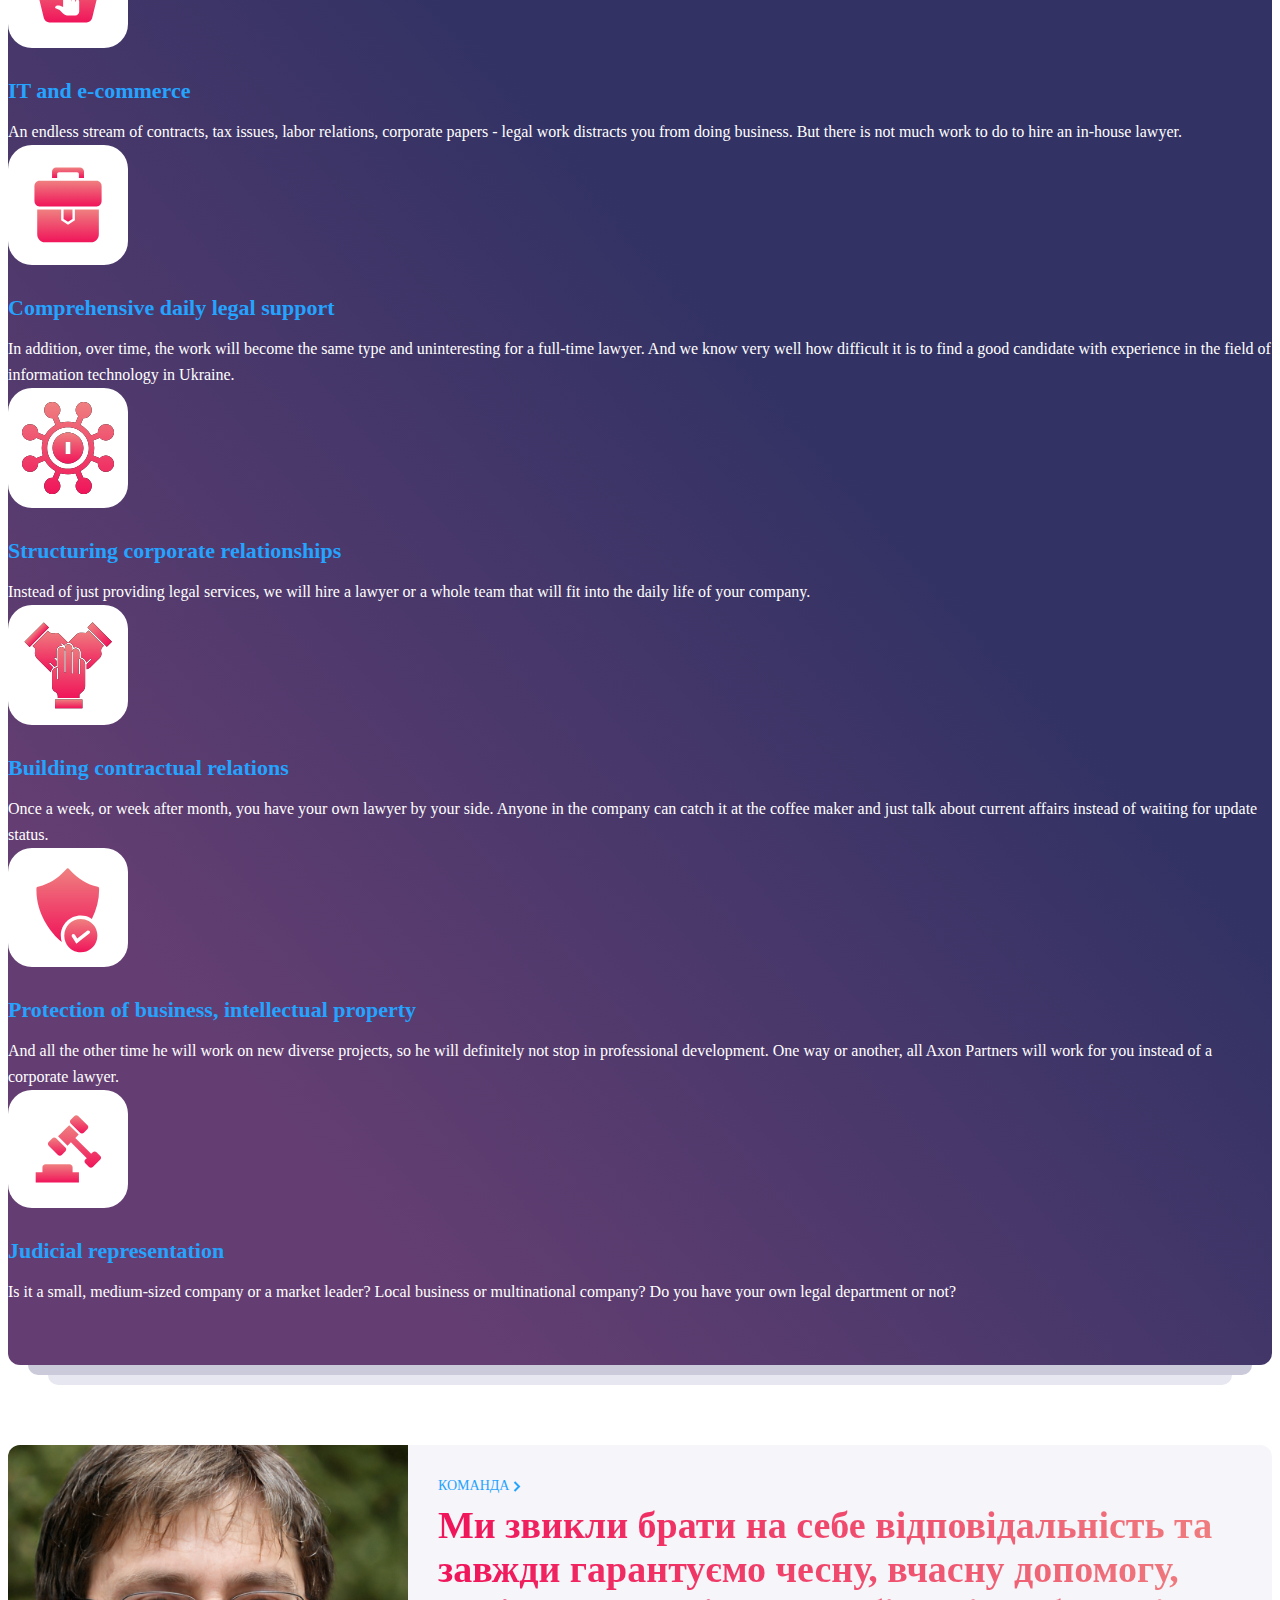
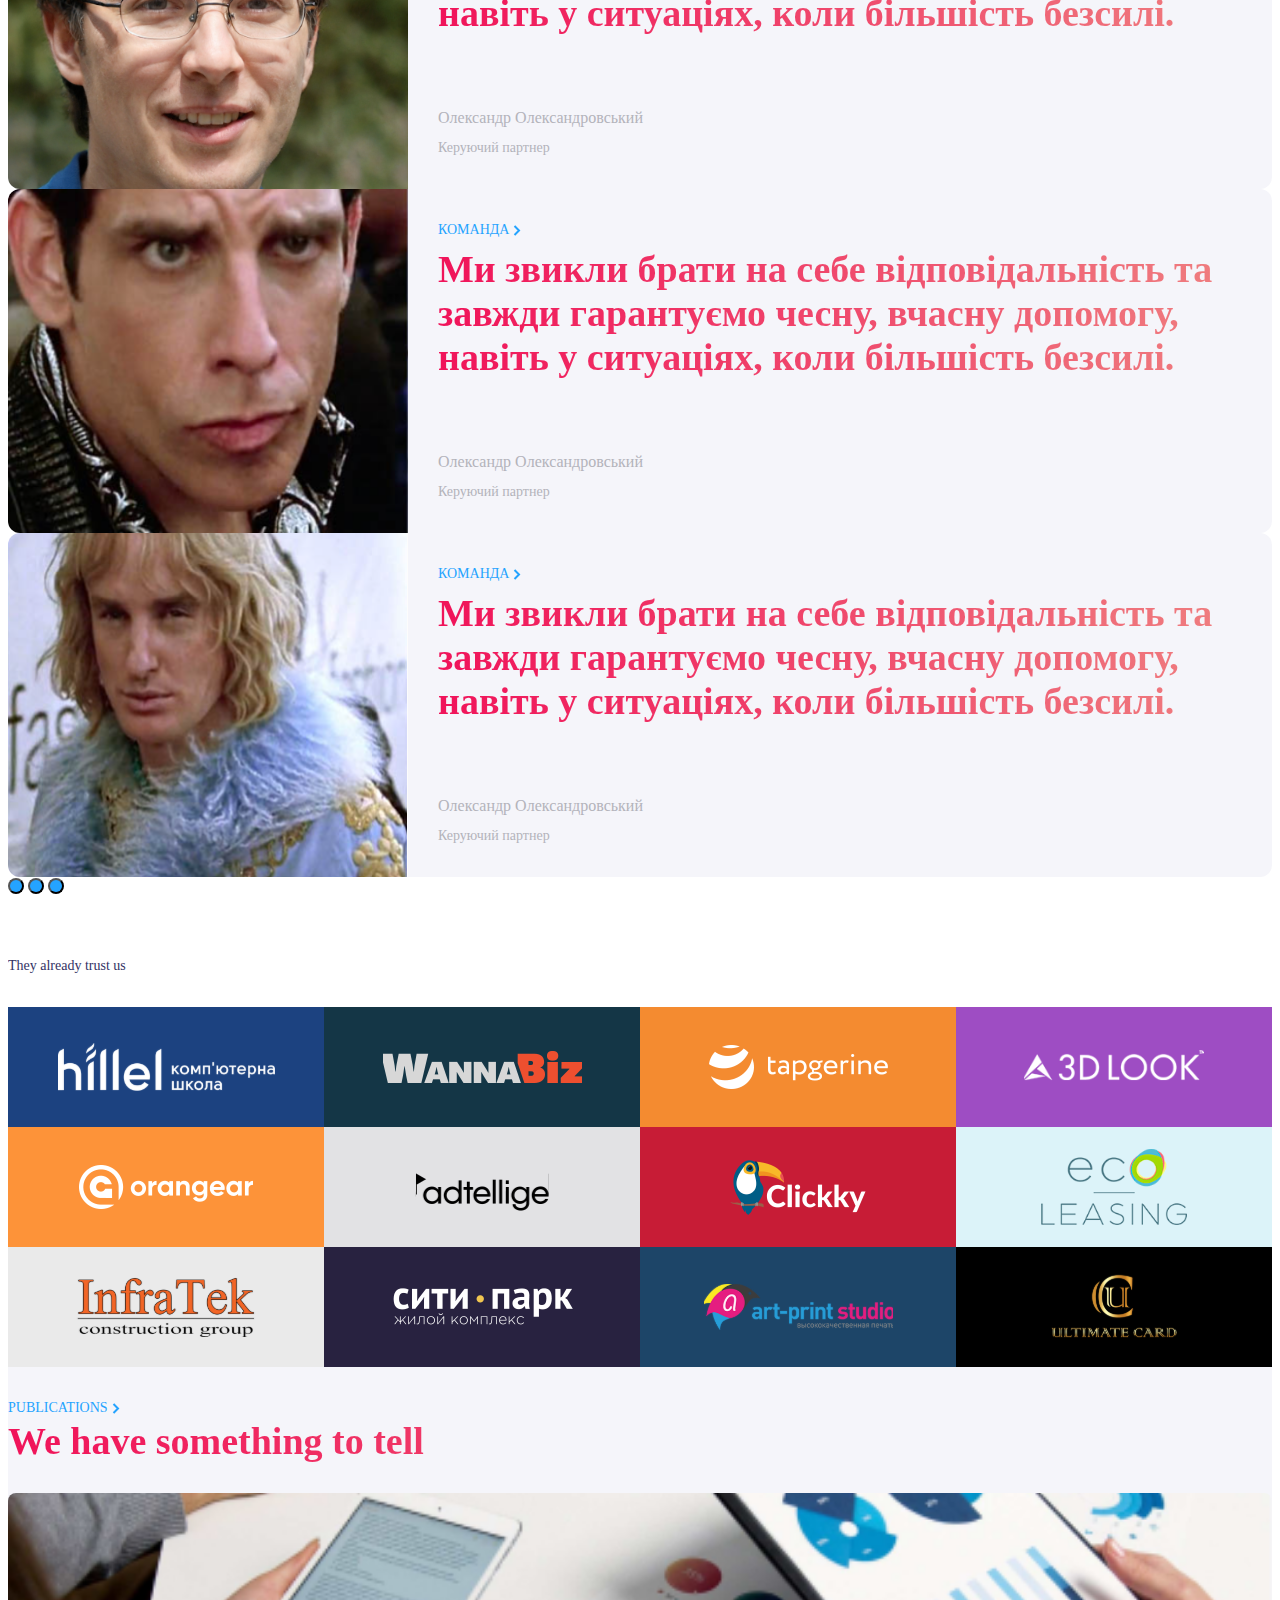
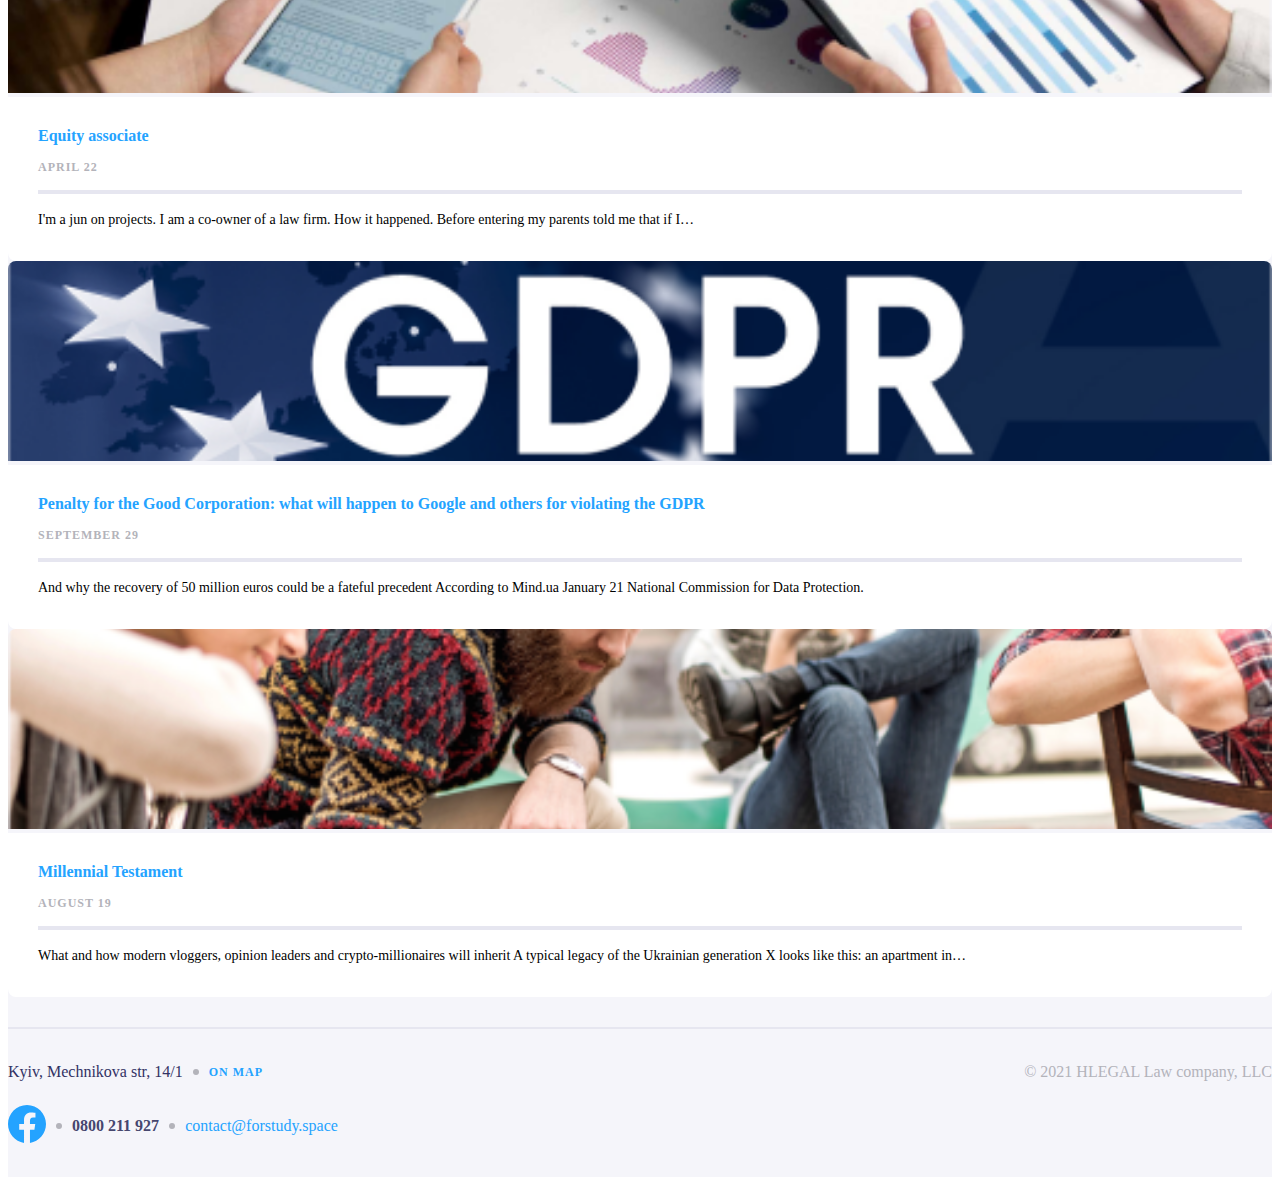
==== commit f5958b46: "add about_us page" ====
--- a/index.html
+++ b/index.html
@@ -6,7 +6,7 @@
    <link href="https://cdn.jsdelivr.net/npm/bootstrap@5.3.1/dist/css/bootstrap.min.css" rel="stylesheet" integrity="sha384-4bw+/aepP/YC94hEpVNVgiZdgIC5+VKNBQNGCHeKRQN+PtmoHDEXuppvnDJzQIu9" crossorigin="anonymous">
    <link rel="stylesheet" href="./css/main.css">
    <script defer src="./js/main.js"></script>
-   <title>hlegal</title>
+   <title>Main page</title>
 </head>
 <body>
    <div class="body-wrap">
@@ -27,7 +27,7 @@
                         </button>
                         <nav class="menu" id="menu">
                            <ul class="menu__list">
-                              <li><a class="menu__link body2 f-bold" href="#">about us</a></li>
+                              <li><a class="menu__link body2 f-bold" href="./pages/about-us.html">about us</a></li>
                               <li><a class="menu__link body2 f-bold" href="#">services</a></li>
                               <li><a class="menu__link body2 f-bold" href="#">team</a></li>
                               <li><a class="menu__link body2 f-bold" href="#">publications</a></li>
@@ -57,7 +57,8 @@
                   </header>
                   <div class="first-section__title text-center clr__white mb-5"><h1>you legal solutions provider</h1></div>
                   <div class="first-section__btn text-center">
-                     <a href=""><img src="./assets/svg/Scroll.svg" alt="scroll"></a>
+                     <!-- ?btn -->
+                     <a href="#second" class="btn-id"><img class="btn-id" src="./assets/svg/Scroll.svg" alt="scroll"></a>
                   </div>
                </section>
             </div>
@@ -139,7 +140,7 @@
             </div>
          </div>
       </div>
-      <section class="second-section">
+      <section id="second" class="second-section">
          <div class="container">
             <div id="carouselExampleIndicators" class="carousel slide mb-60">
                <div class="carousel-inner">
--- a/css/main.css
+++ b/css/main.css
@@ -342,6 +342,39 @@
 }
 .table-12 {
   background: #000;
+}
+
+.main-info__title {
+  margin-bottom: 1.75rem;
+}
+.main-list {
+  display: flex;
+  flex-direction: column;
+  gap: 40px;
+  padding-left: 1.875rem;
+  border-left: 0.25rem solid #E6E6F0;
+}
+.main__img-team {
+  width: 100%;
+  -o-object-fit: cover;
+     object-fit: cover;
+}
+
+.achievements {
+  background-color: #F5F5FA;
+  padding: 1.875rem 0;
+}
+
+.ach__img {
+  max-width: 100%;
+  padding: 1.5625rem;
+}
+.ach__img-wrap {
+  border-radius: 0.75rem;
+  background-color: #FFFFFF;
+  display: flex;
+  align-items: center;
+  justify-content: center;
 }
 
 .frame-wrap {
@@ -483,6 +516,8 @@
 
 .header__logo {
   grid-area: logo;
+  display: flex;
+  gap: 10px;
 }
 .header__nav, .header__info {
   justify-self: end;
@@ -511,6 +546,17 @@
     left: -12px;
   }
 }
+@media (max-width: 500px) {
+  .header__info_light {
+    width: calc(100% + 24px);
+    justify-content: space-between;
+    background-color: #F5F5FA;
+    position: relative;
+    gap: 0.625rem;
+    padding: 0.625rem 0.75rem;
+    left: -12px;
+  }
+}
 .header__burger-btn {
   position: relative;
   display: none;
@@ -535,17 +581,48 @@
 .header__burger-btn span:nth-child(3) {
   transform: translateY(8px);
 }
+.header__burger-btn_light span {
+  display: block;
+  position: absolute;
+  width: 20px;
+  height: 3px;
+  left: 6px;
+  background-color: #323264;
+  transition: opacity 0.2s, transform 0.3s ease;
+  will-change: transform;
+}
+.header__burger-btn_light span:nth-child(1) {
+  transform: translateY(-8px);
+}
+.header__burger-btn_light span:nth-child(3) {
+  transform: translateY(8px);
+}
 
 .menu__list {
   display: flex;
   gap: 0.9375rem;
 }
 .menu__link {
+  padding-bottom: 3px;
   color: #FFFFFF;
+  border-bottom: 2px solid transparent;
 }
 .menu__link:hover {
   color: #F0145A;
   transition: color 0.3s ease;
+}
+.menu__link_a {
+  padding-bottom: 3px;
+  border-bottom: 2px solid transparent;
+  color: #24A3FF;
+}
+.menu__link_a:hover {
+  color: #F0145A;
+  transition: color 0.3s ease;
+}
+.menu__link_a_active {
+  color: #F0145A;
+  border-bottom: 2px solid #F0145A;
 }
 
 .header__nav.open .header__burger-btn span:nth-child(1) {
@@ -571,16 +648,19 @@
     right: -270px;
     top: 50px;
     width: 256px;
-    padding: 52px 20px 40px 20px;
+    padding: 52px 20px 20px 20px;
     background-color: #46466E;
     visibility: hidden;
   }
   .menu__list {
     display: block;
   }
-  .menu__link {
+  .menu__link, .menu__link_a {
     display: block;
     padding: 10px;
+  }
+  .menu_light {
+    background-color: #EDEDF7;
   }
   .header__nav.open .menu {
     transform: translateX(-100%);
@@ -591,10 +671,10 @@
 .btn-lang {
   padding: 0.3125rem 0.4375rem;
   border-radius: 0.5rem;
-  color: #FFFFFF;
+  color: #B3B3BA;
 }
 .btn-lang:checked {
-  color: #FFFFFF;
+  color: #B3B3BA;
 }
 
 .btn-check:checked + .btn, .btn.active, .btn.show, .btn:first-child:active, :not(.btn-check) + .btn:active {
@@ -632,6 +712,39 @@
   }
 }
 
+.btn-id:hover {
+  transform: scale(1.25);
+  background-color: #F0145A;
+  border-radius: 50%;
+  transition: transform 0.2s ease;
+}
+
+.slash {
+  display: flex;
+  gap: 4px;
+  align-items: start;
+}
+.slash__img {
+  width: 1.3125rem;
+  height: 2.9375rem;
+}
+.slash__txt {
+  color: #323264;
+  font-family: Montserrat;
+  font-size: 2.375rem;
+}
+
+@media (max-width: 500px) {
+  .slash__img {
+    width: 0.75rem;
+    height: 1.625rem;
+  }
+  .slash__txt {
+    color: #323264;
+    font-family: Montserrat;
+    font-size: 1.25rem;
+  }
+}
 :root {
   --bs-font-sans-serif: "Montserrat", "Serif";
 }
@@ -714,4 +827,20 @@
 .thrid-section {
   padding: 1.875rem 0 1.875rem 0;
   background-color: #F5F5FA;
+}
+
+.section__about-us {
+  padding: 3.125rem 0;
+}
+@media (max-width: 500px) {
+  .section__about-us {
+    padding: 0 0 3.125rem 0;
+  }
+}
+
+.section__main {
+  padding: 3.75rem 0 0 0;
+  display: flex;
+  flex-direction: column;
+  gap: 3.75rem;
 }